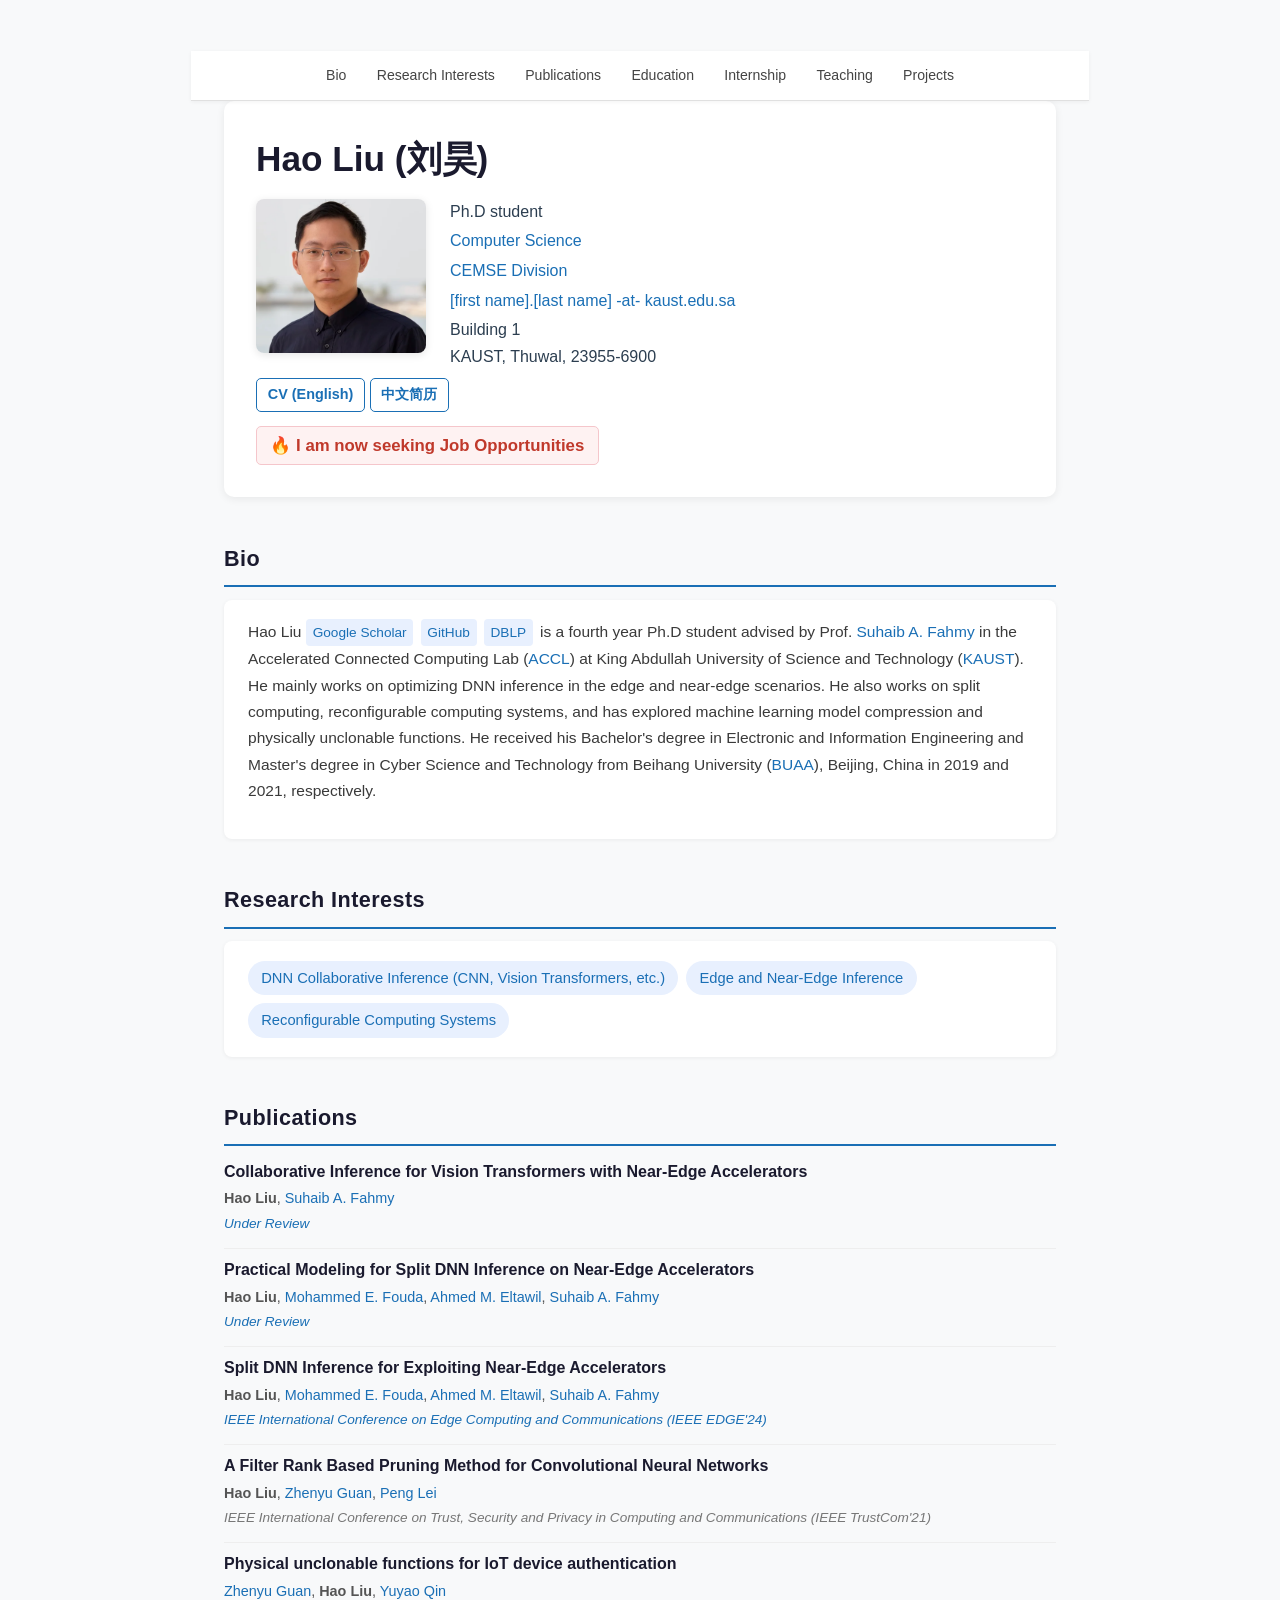
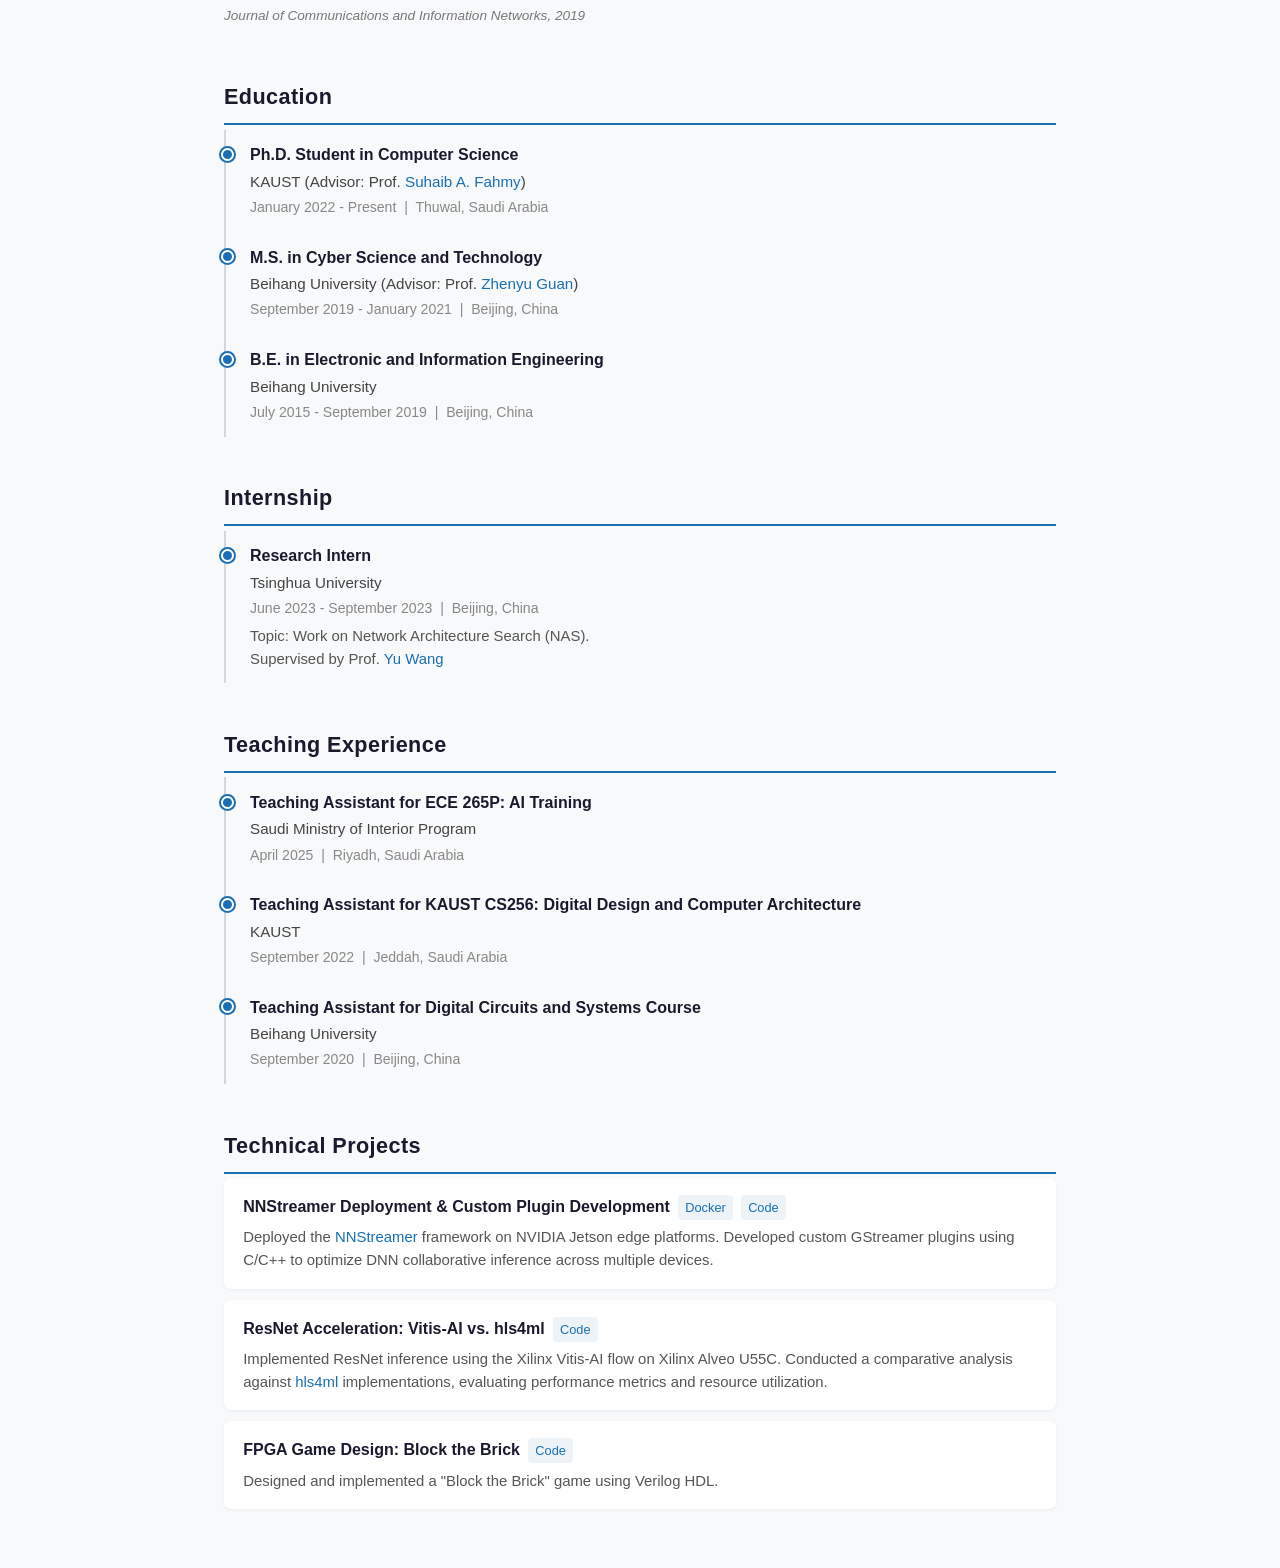
==== index.html @ 244e2831 "update" ====
<!DOCTYPE html>
<html>
  <head>
    <title id="my-name">Hao Liu</title>
    <link rel="stylesheet" type="text/css" media="screen" href="css/normalize.css">
    <link rel="stylesheet" type="text/css" media="screen" href="css/main.css">
    <link rel="stylesheet" type="text/css" media="screen" href="css/site.css">
    <script src="https://ajax.googleapis.com/ajax/libs/jquery/3.3.1/jquery.min.js"></script>
  </head>
  <body>
    <!-- ===== Section Nav ===== -->
    <nav class="section-nav">
      <a href="#bio">Bio</a>
      <a href="#research">Research Interests</a>
      <a href="#publications">Publications</a>
      <a href="#education">Education</a>
      <a href="#internship">Internship</a>
      <a href="#teaching">Teaching</a>
      <a href="#projects">Projects</a>
    </nav>

    <!-- ===== Profile Header ===== -->
    <div id="self">
      <h1>Hao Liu (刘昊)</h1>
      <a href="imag/haoliu.png"> <img src="imag/haoliu.png" title=""/> </a>
      <div id="info">
        <div>Ph.D student</div>
        <div><a href="https://cemse.kaust.edu.sa/cs">Computer Science</a></div>
        <div><a href="https://cemse.kaust.edu.sa/" title="Computer, Electrical, and Mathematical Sciences and Engineering">CEMSE Division</a></div>
        <div title="Click to get my KAUST email address." id="email"><a href="#"> [first name].[last name] -at- kaust.edu.sa </a></div>
        <div>Building 1 <br> KAUST, Thuwal, 23955-6900</div>
        <div class="cv-links">
          <a href="./pdfs/HaoLiu_CV.pdf" target="_blank">CV (English)</a>
          <a href="./pdfs/HaoLiu_CV_Chinese.pdf" target="_blank">中文简历</a>
        </div>
        <div class="job-seeking">
          🔥 I am now seeking Job Opportunities
        </div>
      </div>
    </div>

    <!-- ===== Bio ===== -->
    <h2 id="bio">Bio</h2>
    <div class="section-card">
      <p class="bio-text">
        <span class="profile-links">
          Hao Liu
          <a href="https://scholar.google.com/citations?user=zgohKKQAAAAJ&hl=zh-CN&oi=sra">Google Scholar</a>
          <a href="https://github.com/liuhao-97">GitHub</a>
          <a href="https://dblp.org/pid/09/3214-86.html">DBLP</a>
        </span>
        is a fourth year Ph.D student advised by Prof. <a href="https://scholar.google.com/citations?user=88wtbPwAAAAJ&hl=zh-CN&oi=ao">Suhaib A.
        Fahmy</a> in the Accelerated Connected Computing Lab (<a href="https://accl.kaust.edu.sa/">ACCL</a>) at King Abdullah University of Science and Technology (<a href="https://www.kaust.edu.sa/en/">KAUST</a>). He mainly works on optimizing DNN inference in the edge and near-edge scenarios. He also works on split computing, reconfigurable computing systems, and has explored machine learning model compression and physically unclonable functions. He received his Bachelor's degree in Electronic and Information Engineering and Master's degree in Cyber Science and Technology from Beihang University (<a href="https://ev.buaa.edu.cn/">BUAA</a>), Beijing, China in 2019 and 2021, respectively.
      </p>
    </div>

    <!-- ===== Research Interests ===== -->
    <h2 id="research">Research Interests</h2>
    <div class="section-card">
      <ul class="interest-list">
        <li>DNN Collaborative Inference (CNN, Vision Transformers, etc.)</li>
        <li>Edge and Near-Edge Inference</li>
        <li>Reconfigurable Computing Systems</li>
      </ul>
    </div>

    <!-- ===== Publications ===== -->
    <h2 id="publications">Publications</h2>

    <div class="pub-item">
      <div class="title">
        <a href="#">Collaborative Inference for Vision Transformers with Near-Edge Accelerators</a>
      </div>
      <div class="authors">
        <b>Hao Liu</b>,
        <a href="https://scholar.google.com/citations?user=88wtbPwAAAAJ&hl=en&oi=ao">Suhaib A. Fahmy</a>
      </div>
      <div class="venue">
        <em><a href="#">Under Review</a></em>
      </div>
    </div>

    <div class="pub-item">
      <div class="title">
        <a href="#">Practical Modeling for Split DNN Inference on Near-Edge Accelerators</a>
      </div>
      <div class="authors">
        <b>Hao Liu</b>,
        <a href="https://scholar.google.com/citations?user=1mr8HxoAAAAJ&hl=en&oi=ao">Mohammed E. Fouda</a>,
        <a href="https://scholar.google.com/citations?user=XzW-KWoAAAAJ&hl=en&oi=ao">Ahmed M. Eltawil</a>,
        <a href="https://scholar.google.com/citations?user=88wtbPwAAAAJ&hl=en&oi=ao">Suhaib A. Fahmy</a>
      </div>
      <div class="venue">
        <em><a href="#">Under Review</a></em>
      </div>
    </div>

    <div class="pub-item">
      <div class="title">
        <a href="./pdfs/EDGE_split.pdf">Split DNN Inference for Exploiting Near-Edge Accelerators</a>
      </div>
      <div class="authors">
        <b>Hao Liu</b>,
        <a href="https://scholar.google.com/citations?user=1mr8HxoAAAAJ&hl=en&oi=ao">Mohammed E. Fouda</a>,
        <a href="https://scholar.google.com/citations?user=XzW-KWoAAAAJ&hl=en&oi=ao">Ahmed M. Eltawil</a>,
        <a href="https://scholar.google.com/citations?user=88wtbPwAAAAJ&hl=en&oi=ao">Suhaib A. Fahmy</a>
      </div>
      <div class="venue">
        <em><a href="https://services.conferences.computer.org/2024/">IEEE International Conference on Edge Computing and Communications (IEEE EDGE'24)</a></em>
      </div>
    </div>

    <div class="pub-item">
      <div class="title">
        <a href="#">A Filter Rank Based Pruning Method for Convolutional Neural Networks</a>
      </div>
      <div class="authors">
        <b>Hao Liu</b>,
        <a href="https://scholar.google.com/citations?user=T-P6M5kAAAAJ&hl=en&oi=ao">Zhenyu Guan</a>,
        <a href="#">Peng Lei</a>
      </div>
      <div class="venue">
        <em>IEEE International Conference on Trust, Security and Privacy in Computing and Communications (IEEE TrustCom'21)</em>
      </div>
    </div>

    <div class="pub-item">
      <div class="title">
        <a href="#">Physical unclonable functions for IoT device authentication</a>
      </div>
      <div class="authors">
        <a href="https://scholar.google.com/citations?user=T-P6M5kAAAAJ&hl=en&oi=ao">Zhenyu Guan</a>,
        <b>Hao Liu</b>,
        <a href="#">Yuyao Qin</a>
      </div>
      <div class="venue">
        <em>Journal of Communications and Information Networks, 2019</em>
      </div>
    </div>

    <!-- ===== Education ===== -->
    <h2 id="education">Education</h2>

    <div class="timeline-item">
      <div class="item-title">Ph.D. Student in Computer Science</div>
      <div class="item-org">KAUST (Advisor: Prof. <a href="https://scholar.google.com/citations?user=88wtbPwAAAAJ&hl=en">Suhaib A. Fahmy</a>)</div>
      <div class="item-meta">January 2022 - Present &nbsp;|&nbsp; Thuwal, Saudi Arabia</div>
    </div>

    <div class="timeline-item">
      <div class="item-title">M.S. in Cyber Science and Technology</div>
      <div class="item-org">Beihang University (Advisor: Prof. <a href="https://scholar.google.com/citations?user=T-P6M5kAAAAJ&hl=en">Zhenyu Guan</a>)</div>
      <div class="item-meta">September 2019 - January 2021 &nbsp;|&nbsp; Beijing, China</div>
    </div>

    <div class="timeline-item">
      <div class="item-title">B.E. in Electronic and Information Engineering</div>
      <div class="item-org">Beihang University</div>
      <div class="item-meta">July 2015 - September 2019 &nbsp;|&nbsp; Beijing, China</div>
    </div>

    <!-- ===== Internship ===== -->
    <h2 id="internship">Internship</h2>

    <div class="timeline-item">
      <div class="item-title">Research Intern</div>
      <div class="item-org">Tsinghua University</div>
      <div class="item-meta">June 2023 - September 2023 &nbsp;|&nbsp; Beijing, China</div>
      <div class="item-desc">
        Topic: Work on Network Architecture Search (NAS).<br>
        Supervised by Prof. <a href="https://scholar.google.com/citations?user=j8JGVvoAAAAJ&hl=zh-CN&oi=ao">Yu Wang</a>
      </div>
    </div>

    <!-- ===== Teaching Experience ===== -->
    <h2 id="teaching">Teaching Experience</h2>

    <div class="timeline-item">
      <div class="item-title">Teaching Assistant for ECE 265P: AI Training</div>
      <div class="item-org">Saudi Ministry of Interior Program</div>
      <div class="item-meta">April 2025 &nbsp;|&nbsp; Riyadh, Saudi Arabia</div>
    </div>

    <div class="timeline-item">
      <div class="item-title">Teaching Assistant for KAUST CS256: Digital Design and Computer Architecture</div>
      <div class="item-org">KAUST</div>
      <div class="item-meta">September 2022 &nbsp;|&nbsp; Jeddah, Saudi Arabia</div>
    </div>

    <div class="timeline-item">
      <div class="item-title">Teaching Assistant for Digital Circuits and Systems Course</div>
      <div class="item-org">Beihang University</div>
      <div class="item-meta">September 2020 &nbsp;|&nbsp; Beijing, China</div>
    </div>

    <!-- ===== Technical Projects ===== -->
    <h2 id="projects">Technical Projects</h2>

    <div class="project-item">
      <div class="proj-title">
        NNStreamer Deployment & Custom Plugin Development
        <span class="proj-links">
          <a href="https://github.com/liuhao-97/nnstreamer_dockerfile">Docker</a>
          <a href="https://github.com/liuhao-97/nnstreamer-custom-plugin">Code</a>
        </span>
      </div>
      <div class="proj-desc">
        Deployed the <a href="https://github.com/nnstreamer/nnstreamer">NNStreamer</a> framework on NVIDIA Jetson edge platforms. Developed custom GStreamer plugins using C/C++ to
        optimize DNN collaborative inference across multiple devices.
      </div>
    </div>

    <div class="project-item">
      <div class="proj-title">
        ResNet Acceleration: Vitis-AI vs. hls4ml
        <span class="proj-links">
          <a href="https://github.com/liuhao-97/CS356-Vitis-AI-Project">Code</a>
        </span>
      </div>
      <div class="proj-desc">
        Implemented ResNet inference using the Xilinx Vitis-AI flow on Xilinx Alveo U55C. Conducted a comparative analysis against <a href="https://github.com/fastmachinelearning/hls4ml">hls4ml</a>
        implementations, evaluating performance metrics and resource utilization.
      </div>
    </div>

    <div class="project-item">
      <div class="proj-title">
        FPGA Game Design: Block the Brick
        <span class="proj-links">
          <a href="https://github.com/liuhao-97/FPGA_block_the_brick/tree/master">Code</a>
        </span>
      </div>
      <div class="proj-desc">
        Designed and implemented a "Block the Brick" game using Verilog HDL.
      </div>
    </div>

    <script>
      function render_email_addr(id, midfix) {
	var raw = $(id).text();
	if (raw.includes(' -at- ')) {
          var prefix = $.trim($('#my-name').text().toLowerCase().replace(' ', '.'));
          var suffix = $.trim(raw.split(' -at- ')[1]);
          var txt = $.trim((prefix + midfix + String.fromCharCode(64) + suffix));
	  $(id + ' > a').text(txt);
	} else {
	  $(id + ' > a').attr("href", 'mailto:' + raw);
	}
      }
      $('#email').click(function() {
	render_email_addr('#email', '')
      });
      $('#personal-email').click(function() {
	render_email_addr('#personal-email', '465')
      });
      $('#hirephd').click(function() {
	render_email_addr('#hirephd', '.hirephd')
      });
    </script>
  </body>
</html>
---- css/main.css ----
/*@title-color: rgba(225, 55, 56, 0.9);*/
html {
    /*    background: @page-background;*/
  }
  body {
    font: "Helvetica Neue", Helvetica, Arial, "Sans-Serif";
    width: 80%;
    min-width: 35em;
    max-width: 60em;
    margin: 1em auto;
    font-weight: 200;
  }
  a {
    text-decoration: none;
  }
  a:hover {
    text-decoration: underline;
  }
  div#top-bar {
    position: absolute;
    top: 0;
    left: 0;
    width: 100%;
    background-color: #aa1e28;
    color: #FFF;
  }
  div#top-bar div {
    font-size: 90%;
    position: relative;
    width: 80%;
    min-width: 35em;
    max-width: 45em;
    margin: 0.1em auto;
    text-align: center;
  }
  div[role=main] {
    padding: 1em;
    margin: 0 auto;
  }
  div[role=main] img {
    position: relative;
    /*        width: 100%;*/
  }
  #self {
    overflow: hidden;
    margin-bottom: 2em;
  }
  #self h1 {
    font-size: 2.5em;
    margin-bottom: 0.4em;
  }
  #self img {
    width: 9.4em;
    float: left;
    margin-right: 1.2em;
  }
  div.publication {
    margin-bottom: 1em;
    font-size: 85%;
    overflow: hidden;
  }
  div.publication .title {
    font-weight: bold;
    font-size: 115%;
  }
  div.publication .title a {
    /*            text-decoration: none;*/
    color: #00B;
  }
  div.publication .subtitle {
    font-size: 115%;
    font-weight: semibold;
  }
  div.publication .self {
    font-weight: normal;
    font-style: italic;
  }
  div.publication .thumb {
    float: left;
    width: 120px;
    min-height: 85px;
    height: 100%;
    margin-right: 1em;
  }
  div.publication .thumb img {
    max-width: 120px;
  }
  footer {
    text-align: center;
    font-size: 0.75em;
  }
  h1 {
    font-size: 3em;
    margin: 0.5em 0 0 0;
    padding: 0;
  }
  h2,
  h3 {
    padding: 0;
    margin-bottom: 0.3em;
  }
  p,
  dl,
  ol,
  ul {
    margin-top: 0;
  }
  .navbar {
    display: block;
    list-style: none;
    padding: 0;
    margin: 0.5em 0 0.67em 0;
    text-align: center;
  }
  .navbar li {
    display: inline-block;
    margin: 0 0.5em;
  }
  .navbar li a {
    font-size: 1.5em;
    text-decoration: none;
    color: #737373;
  }
---- css/site.css ----
/* ===== Base & Typography ===== */
html {
  scroll-behavior: smooth;
}

body {
  font-family: "Helvetica Neue", Helvetica, Arial, sans-serif;
  width: 88%;
  min-width: 35em;
  max-width: 52em;
  margin: 0 auto;
  padding: 2em 0 3em;
  font-weight: 400;
  color: #2c3e50;
  line-height: 1.65;
  background: #f8f9fa;
}

a {
  color: #1a6fb5;
  text-decoration: none;
  transition: color 0.2s ease;
}

a:hover {
  color: #0d4a7a;
  text-decoration: underline;
}

/* ===== Section Headings ===== */
h1 {
  font-size: 2.4em;
  margin: 0;
  padding: 0;
  color: #1a1a2e;
  font-weight: 700;
}

h2 {
  font-size: 1.35em;
  font-weight: 600;
  color: #1a1a2e;
  padding: 0;
  margin: 2em 0 0.2em;
  padding-bottom: 0.4em;
  border-bottom: 2.5px solid #1a6fb5;
  letter-spacing: 0.02em;
  scroll-margin-top: 3.5em;
}

h3 {
  padding: 0;
  margin-bottom: 0.3em;
}

p, dl, ol, ul {
  margin-top: 0;
}

/* ===== Section Cards ===== */
.section-card {
  background: #fff;
  border-radius: 8px;
  padding: 1.2em 1.5em;
  margin-top: 0.8em;
  box-shadow: 0 1px 4px rgba(0, 0, 0, 0.06);
}

/* ===== Profile Header ===== */
#self {
  overflow: hidden;
  margin-bottom: 0;
  background: #fff;
  border-radius: 10px;
  padding: 1.8em 2em;
  box-shadow: 0 2px 8px rgba(0, 0, 0, 0.07);
}

#self h1 {
  font-size: 2.2em;
  margin-bottom: 0.3em;
}

#self img {
  width: 170px;
  float: left;
  margin-right: 1.5em;
  border-radius: 8px;
  box-shadow: 0 2px 8px rgba(0, 0, 0, 0.1);
}

#info > div {
  margin-bottom: 0.2em;
}

.job-seeking {
  display: inline-block;
  color: #c0392b;
  font-weight: 700;
  margin-top: 10px;
  font-size: 1.05em;
  padding: 0.3em 0.8em;
  background: #fef2f2;
  border: 1px solid #f5c6cb;
  border-radius: 5px;
}

.cv-links {
  margin-top: 8px;
}

.cv-links a {
  display: inline-block;
  padding: 0.3em 0.75em;
  border: 1.5px solid #1a6fb5;
  border-radius: 5px;
  font-weight: 600;
  font-size: 0.9em;
  transition: background 0.2s ease, color 0.2s ease;
}

.cv-links a:hover {
  background: #1a6fb5;
  color: #fff;
  text-decoration: none;
}

/* ===== Bio ===== */
.bio-text {
  font-size: 0.97em;
  line-height: 1.7;
  color: #3a3a3a;
}

.profile-links a {
  display: inline-block;
  padding: 0.15em 0.5em;
  background: #e8f0fe;
  border-radius: 4px;
  font-size: 0.88em;
  font-weight: 500;
  margin-right: 0.2em;
  transition: background 0.2s ease;
}

.profile-links a:hover {
  background: #cfe0fc;
  text-decoration: none;
}

/* ===== Research Interests ===== */
.interest-list {
  list-style: none;
  padding: 0;
  margin: 0;
  display: flex;
  flex-wrap: wrap;
  gap: 0.5em;
}

.interest-list li {
  background: #e8f0fe;
  color: #1a6fb5;
  padding: 0.35em 0.9em;
  border-radius: 20px;
  font-size: 0.92em;
  font-weight: 500;
}

/* ===== Publications ===== */
.pub-item {
  padding: 0.5em 0;
  margin-bottom: 0.3em;
}

.pub-item + .pub-item {
  border-top: 1px solid #eee;
}

.pub-item .title {
  font-weight: 600;
  font-size: 1em;
  margin-bottom: 0.15em;
}

.pub-item .title a {
  color: #1a1a2e;
}

.pub-item .title a:hover {
  color: #1a6fb5;
}

.pub-item .authors {
  font-size: 0.9em;
  color: #555;
  margin-bottom: 0.1em;
}

.pub-item .venue {
  font-size: 0.85em;
  color: #777;
}

.pub-item .venue em {
  font-style: italic;
}

/* ===== Timeline entries (Education, Internship, Teaching) ===== */
.timeline-item {
  position: relative;
  padding: 0.8em 0 0.8em 1.5em;
  border-left: 2px solid #d0d7de;
}

.timeline-item::before {
  content: "";
  position: absolute;
  left: -5.5px;
  top: 1.15em;
  width: 9px;
  height: 9px;
  background: #1a6fb5;
  border-radius: 50%;
  border: 2px solid #fff;
  box-shadow: 0 0 0 2px #1a6fb5;
}

.timeline-item .item-title {
  font-weight: 600;
  font-size: 1em;
  color: #1a1a2e;
}

.timeline-item .item-org {
  font-size: 0.95em;
  color: #444;
}

.timeline-item .item-meta {
  font-size: 0.88em;
  color: #888;
  margin-top: 0.15em;
}

.timeline-item .item-desc {
  font-size: 0.93em;
  color: #555;
  margin-top: 0.3em;
  line-height: 1.55;
}

/* ===== Projects ===== */
.project-item {
  background: #fff;
  border-radius: 7px;
  padding: 1em 1.2em;
  margin-bottom: 0.7em;
  box-shadow: 0 1px 3px rgba(0, 0, 0, 0.06);
  transition: box-shadow 0.2s ease;
}

.project-item:hover {
  box-shadow: 0 3px 10px rgba(0, 0, 0, 0.1);
}

.project-item .proj-title {
  font-weight: 600;
  font-size: 1em;
  color: #1a1a2e;
}

.project-item .proj-links a {
  display: inline-block;
  font-size: 0.8em;
  padding: 0.15em 0.55em;
  background: #eef3f8;
  border-radius: 4px;
  margin-left: 0.3em;
  font-weight: 500;
  transition: background 0.2s;
}

.project-item .proj-links a:hover {
  background: #d4e2f0;
  text-decoration: none;
}

.project-item .proj-desc {
  font-size: 0.93em;
  color: #555;
  margin-top: 0.4em;
  line-height: 1.55;
}

/* ===== Footer ===== */
footer {
  text-align: center;
  font-size: 0.8em;
  color: #999;
  margin-top: 3em;
  padding-top: 1.5em;
  border-top: 1px solid #e0e0e0;
}

/* ===== Section Nav ===== */
.section-nav {
  position: sticky;
  top: 0;
  z-index: 100;
  background: #fff;
  border-bottom: 1px solid #e0e0e0;
  padding: 0.55em 0;
  margin: 1.2em -4% 0;
  width: 108%;
  display: flex;
  justify-content: center;
  flex-wrap: wrap;
  gap: 0.4em;
  box-shadow: 0 1px 4px rgba(0, 0, 0, 0.05);
}

.section-nav a {
  display: inline-block;
  padding: 0.3em 0.85em;
  font-size: 0.88em;
  font-weight: 500;
  color: #444;
  border-radius: 4px;
  transition: background 0.2s ease, color 0.2s ease;
}

.section-nav a:hover {
  background: #e8f0fe;
  color: #1a6fb5;
  text-decoration: none;
}

/* ===== Responsive ===== */
@media (max-width: 640px) {
  body {
    width: 92%;
    min-width: auto;
    padding: 1em 0 2em;
  }
  #self {
    padding: 1.2em;
  }
  #self img {
    float: none;
    display: block;
    margin: 0 auto 1em;
  }
  .interest-list {
    justify-content: center;
  }
  .section-nav {
    margin: 1em 0 0;
    width: 100%;
    gap: 0.2em;
  }
  .section-nav a {
    font-size: 0.8em;
    padding: 0.25em 0.55em;
  }
}
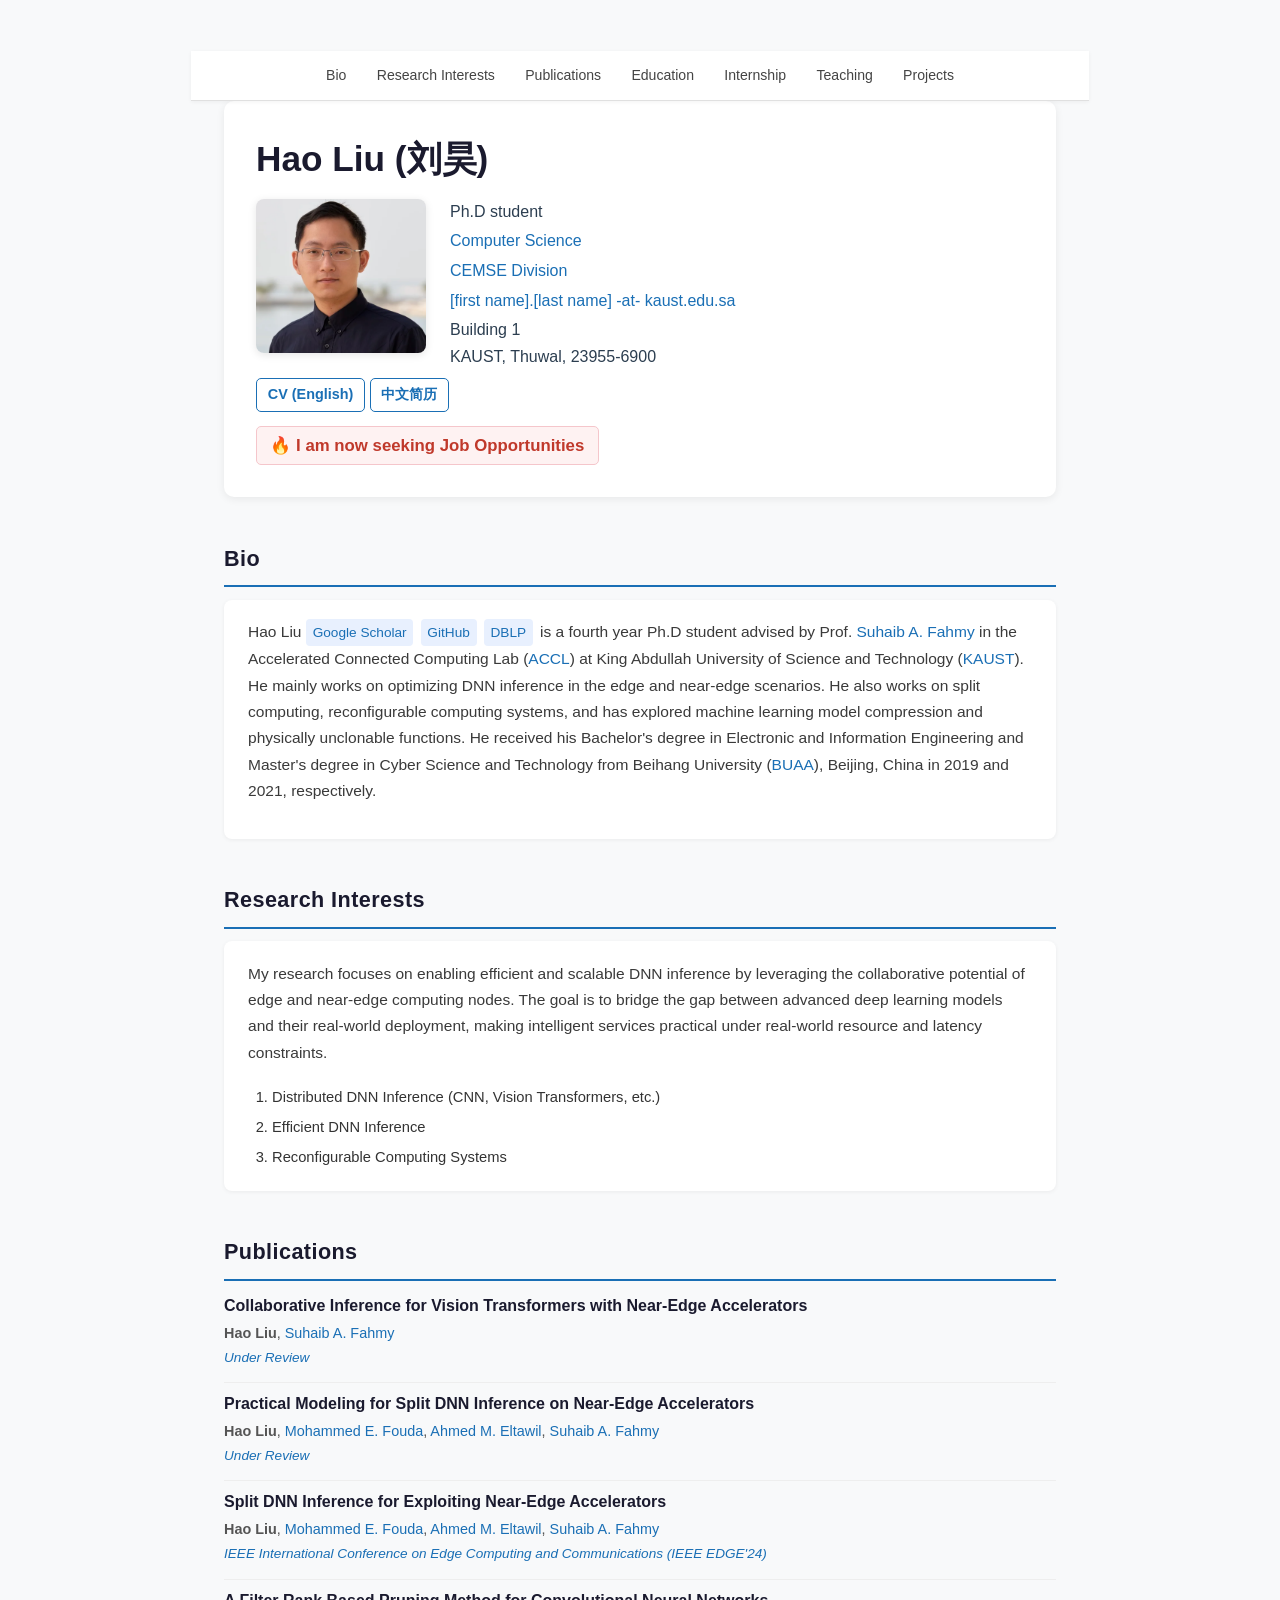
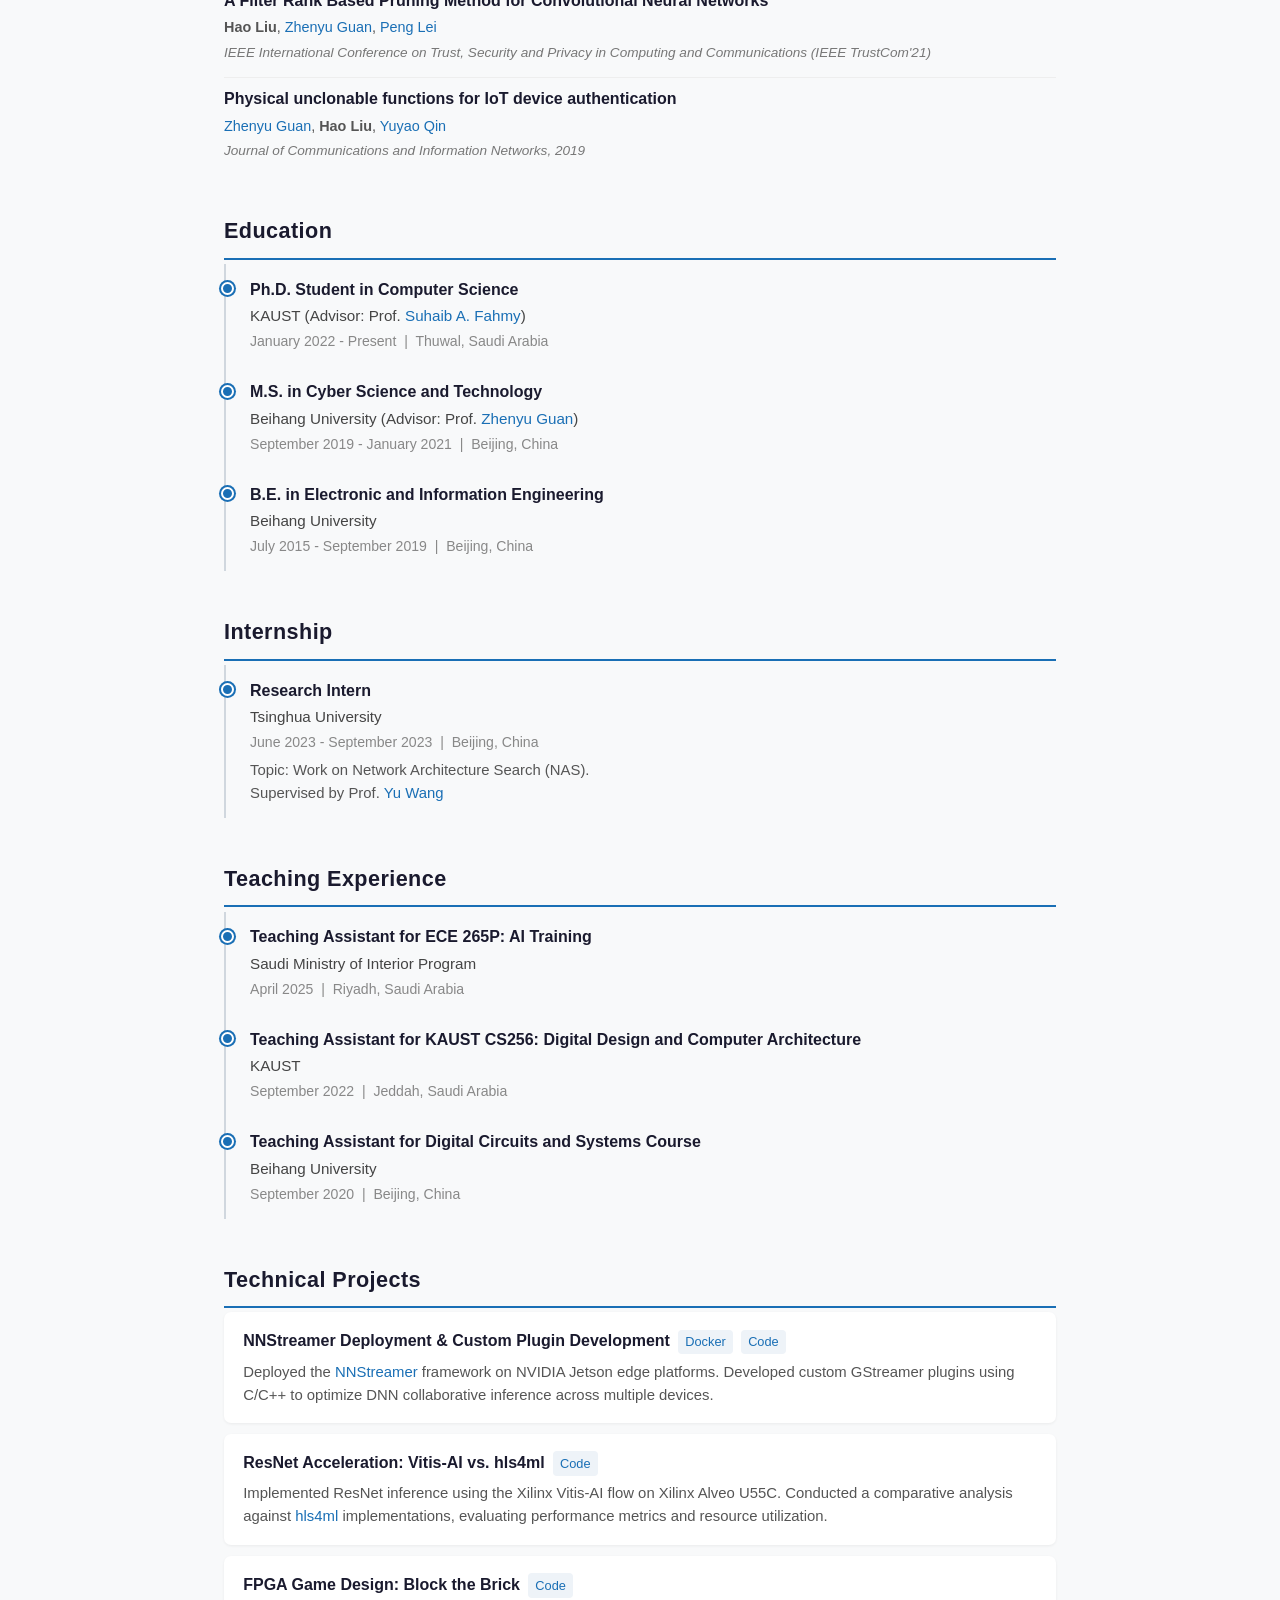
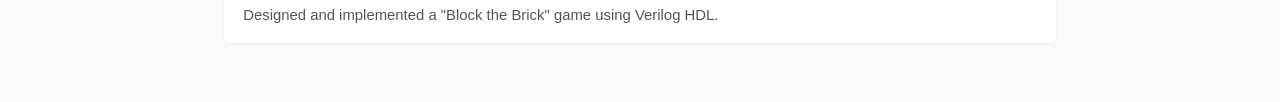
==== commit d1c21085: "update" ====
--- a/index.html
+++ b/index.html
@@ -57,11 +57,14 @@
     <!-- ===== Research Interests ===== -->
     <h2 id="research">Research Interests</h2>
     <div class="section-card">
-      <ul class="interest-list">
-        <li>DNN Collaborative Inference (CNN, Vision Transformers, etc.)</li>
-        <li>Edge and Near-Edge Inference</li>
+      <p class="bio-text">
+        My research focuses on enabling efficient and scalable DNN inference by leveraging the collaborative potential of edge and near-edge computing nodes. The goal is to bridge the gap between advanced deep learning models and their real-world deployment, making intelligent services practical under real-world resource and latency constraints.
+      </p>
+      <ol class="interest-list">
+        <li>Distributed DNN Inference (CNN, Vision Transformers, etc.)</li>
+        <li>Efficient DNN Inference</li>
         <li>Reconfigurable Computing Systems</li>
-      </ul>
+      </ol>
     </div>
 
     <!-- ===== Publications ===== -->
--- a/css/site.css
+++ b/css/site.css
@@ -150,19 +150,14 @@
 
 /* ===== Research Interests ===== */
 .interest-list {
-  list-style: none;
-  padding: 0;
+  list-style: decimal;
+  padding: 0 0 0 1.5em;
   margin: 0;
-  display: flex;
-  flex-wrap: wrap;
-  gap: 0.5em;
 }
 
 .interest-list li {
-  background: #e8f0fe;
-  color: #1a6fb5;
-  padding: 0.35em 0.9em;
-  border-radius: 20px;
+  color: #333;
+  padding: 0.2em 0;
   font-size: 0.92em;
   font-weight: 500;
 }
@@ -352,7 +347,6 @@
     margin: 0 auto 1em;
   }
   .interest-list {
-    justify-content: center;
   }
   .section-nav {
     margin: 1em 0 0;
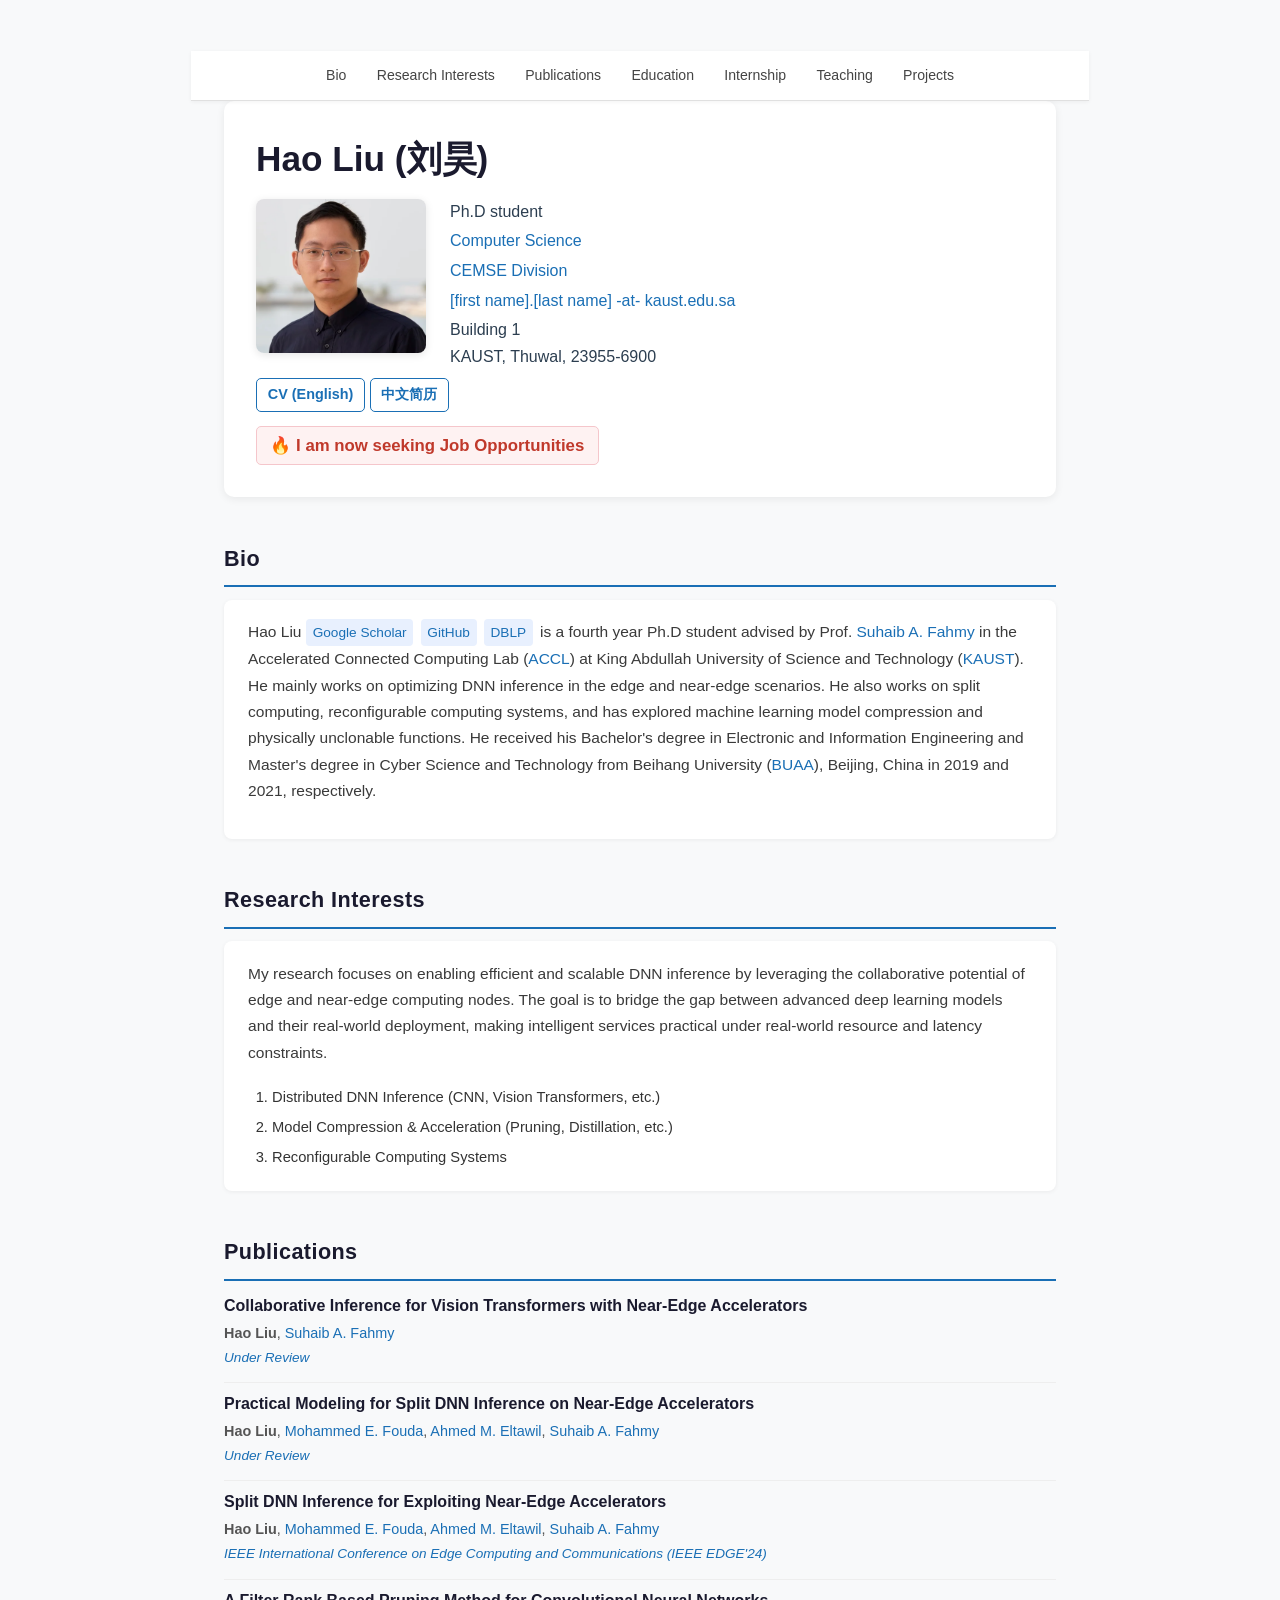
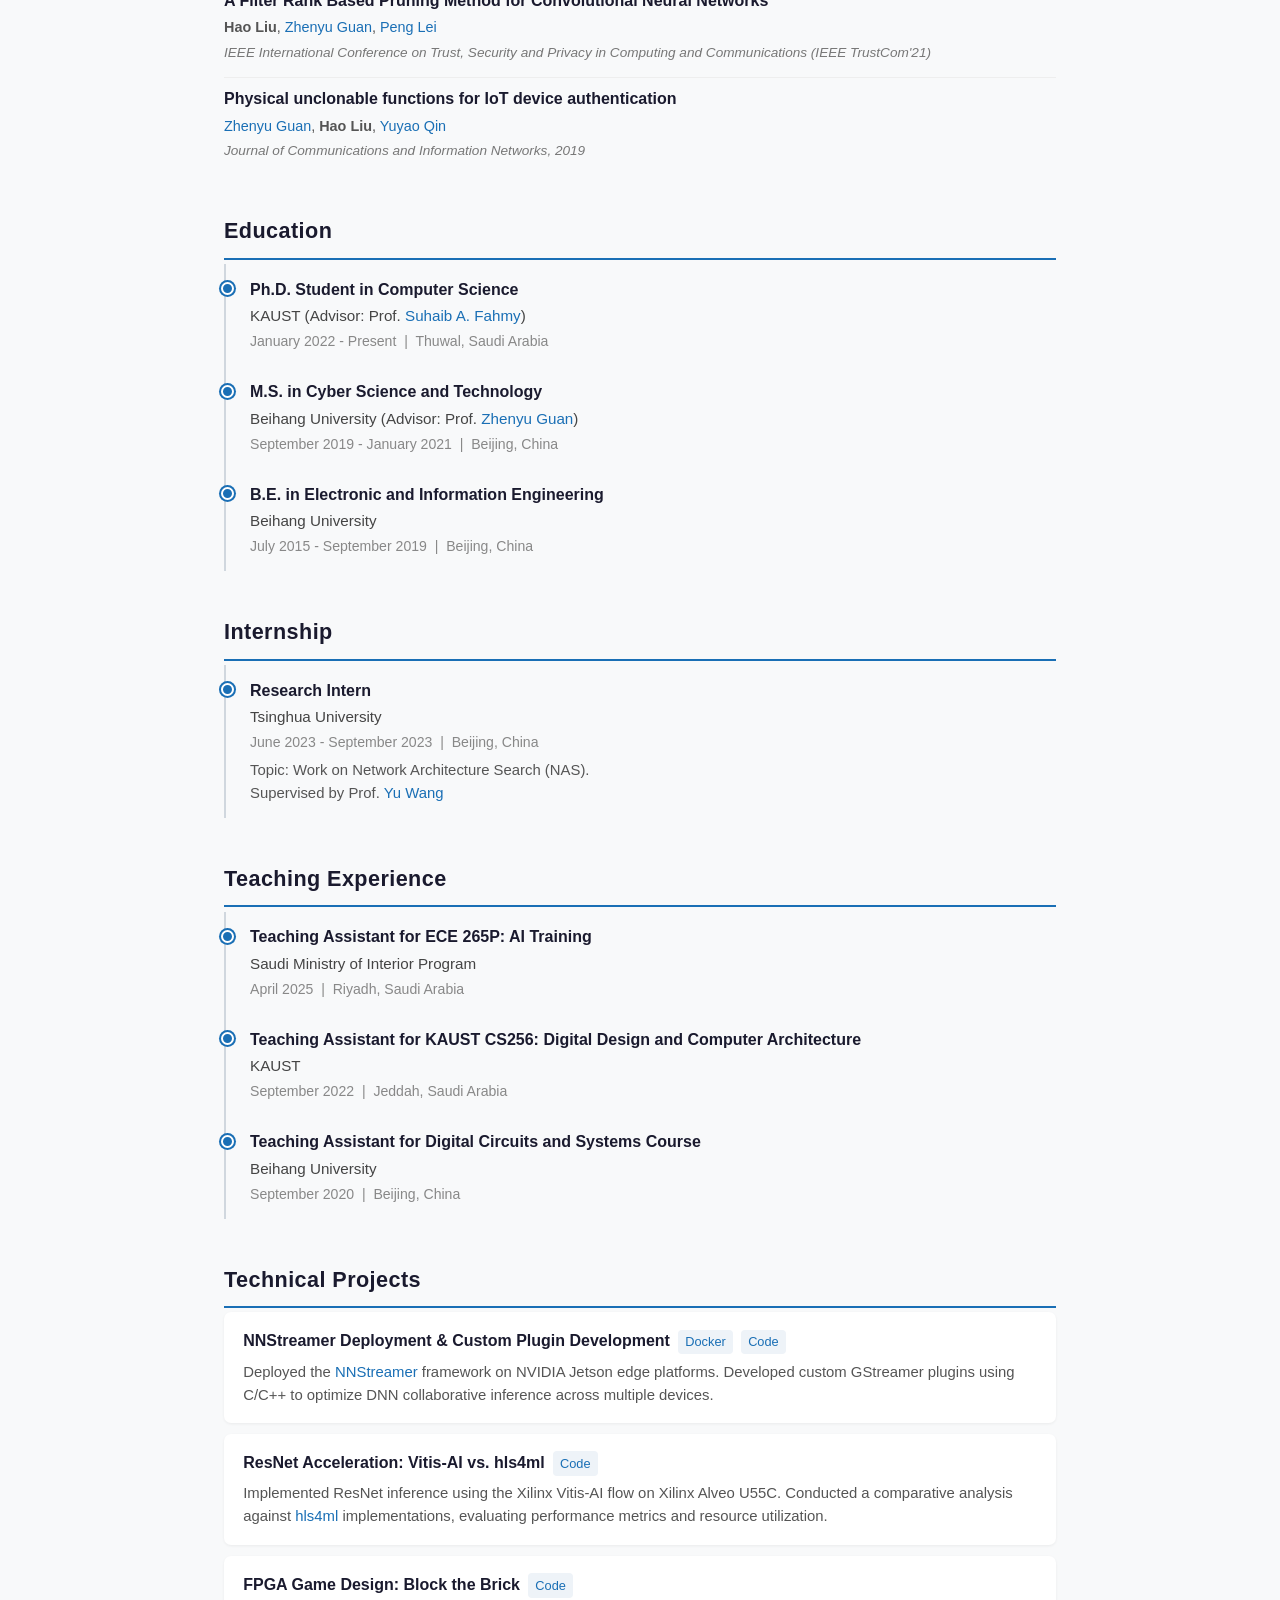
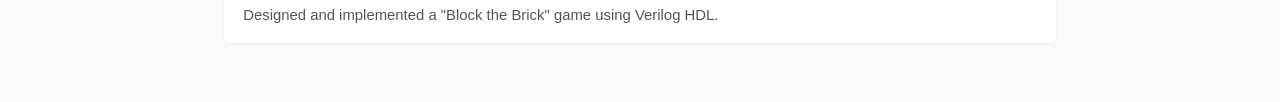
==== commit 4a178b04: "update" ====
--- a/index.html
+++ b/index.html
@@ -62,7 +62,7 @@
       </p>
       <ol class="interest-list">
         <li>Distributed DNN Inference (CNN, Vision Transformers, etc.)</li>
-        <li>Efficient DNN Inference</li>
+        <li>Model Compression & Acceleration (Pruning, Distillation, etc.)</li>
         <li>Reconfigurable Computing Systems</li>
       </ol>
     </div>
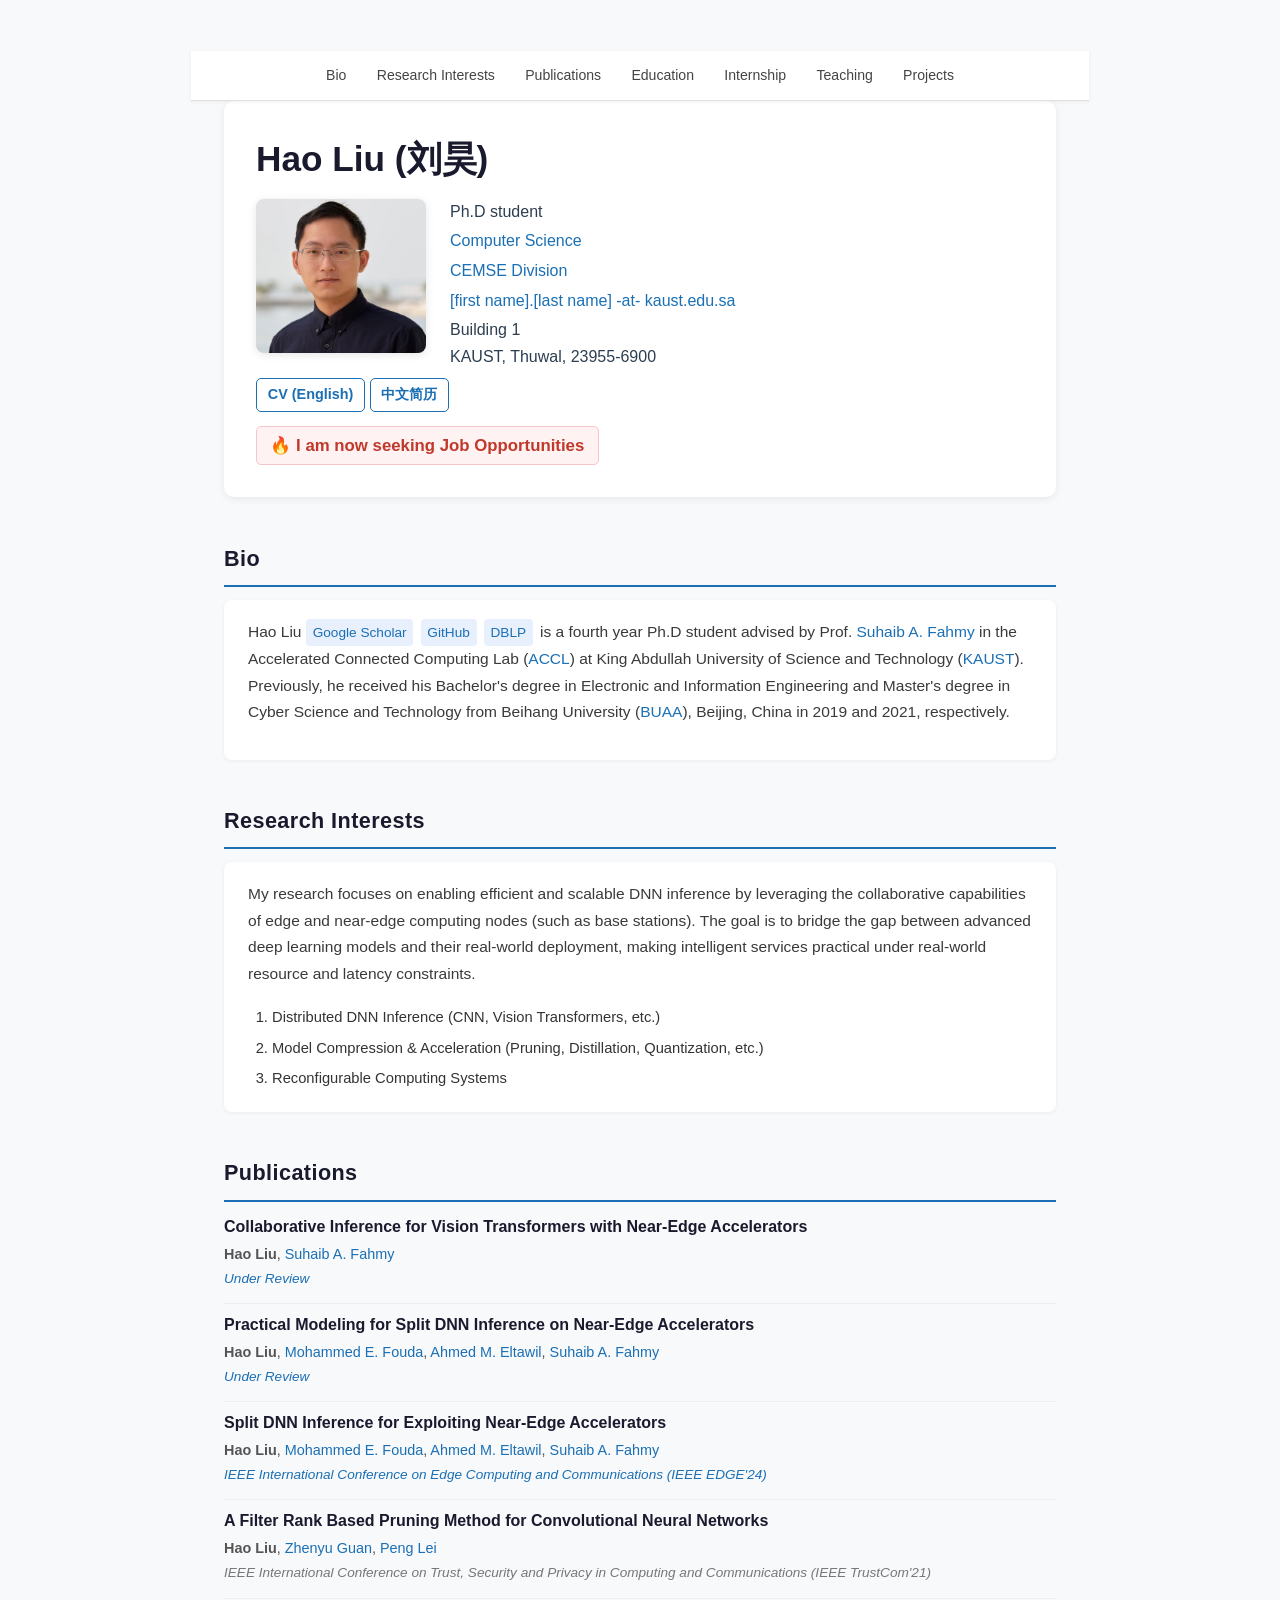
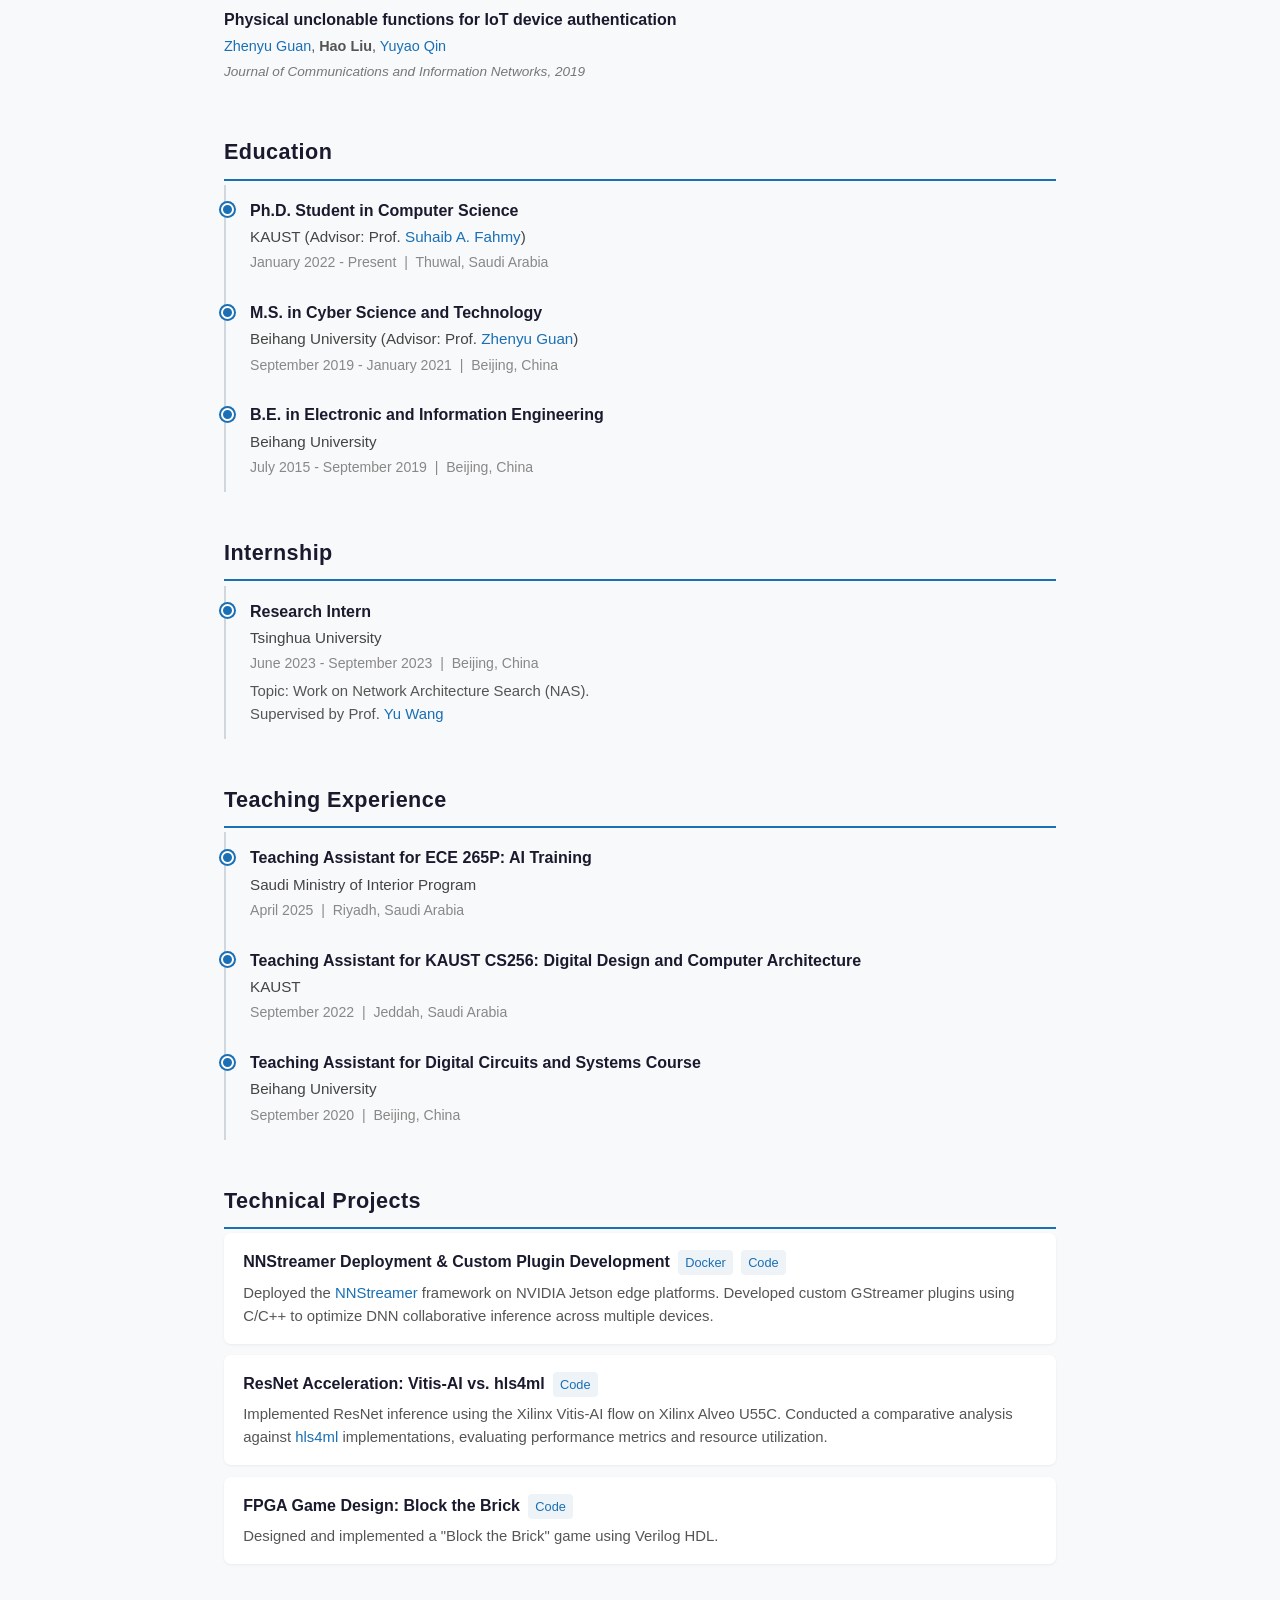
==== commit cf4df470: "update" ====
--- a/index.html
+++ b/index.html
@@ -50,7 +50,7 @@
           <a href="https://dblp.org/pid/09/3214-86.html">DBLP</a>
         </span>
         is a fourth year Ph.D student advised by Prof. <a href="https://scholar.google.com/citations?user=88wtbPwAAAAJ&hl=zh-CN&oi=ao">Suhaib A.
-        Fahmy</a> in the Accelerated Connected Computing Lab (<a href="https://accl.kaust.edu.sa/">ACCL</a>) at King Abdullah University of Science and Technology (<a href="https://www.kaust.edu.sa/en/">KAUST</a>). He mainly works on optimizing DNN inference in the edge and near-edge scenarios. He also works on split computing, reconfigurable computing systems, and has explored machine learning model compression and physically unclonable functions. He received his Bachelor's degree in Electronic and Information Engineering and Master's degree in Cyber Science and Technology from Beihang University (<a href="https://ev.buaa.edu.cn/">BUAA</a>), Beijing, China in 2019 and 2021, respectively.
+        Fahmy</a> in the Accelerated Connected Computing Lab (<a href="https://accl.kaust.edu.sa/">ACCL</a>) at King Abdullah University of Science and Technology (<a href="https://www.kaust.edu.sa/en/">KAUST</a>). Previously, he received his Bachelor's degree in Electronic and Information Engineering and Master's degree in Cyber Science and Technology from Beihang University (<a href="https://ev.buaa.edu.cn/">BUAA</a>), Beijing, China in 2019 and 2021, respectively.
       </p>
     </div>
 
@@ -58,11 +58,11 @@
     <h2 id="research">Research Interests</h2>
     <div class="section-card">
       <p class="bio-text">
-        My research focuses on enabling efficient and scalable DNN inference by leveraging the collaborative potential of edge and near-edge computing nodes. The goal is to bridge the gap between advanced deep learning models and their real-world deployment, making intelligent services practical under real-world resource and latency constraints.
+        My research focuses on enabling efficient and scalable DNN inference by leveraging the collaborative capabilities of edge and near-edge computing nodes (such as base stations). The goal is to bridge the gap between advanced deep learning models and their real-world deployment, making intelligent services practical under real-world resource and latency constraints.
       </p>
       <ol class="interest-list">
         <li>Distributed DNN Inference (CNN, Vision Transformers, etc.)</li>
-        <li>Model Compression & Acceleration (Pruning, Distillation, etc.)</li>
+        <li>Model Compression & Acceleration (Pruning, Distillation, Quantization, etc.)</li>
         <li>Reconfigurable Computing Systems</li>
       </ol>
     </div>
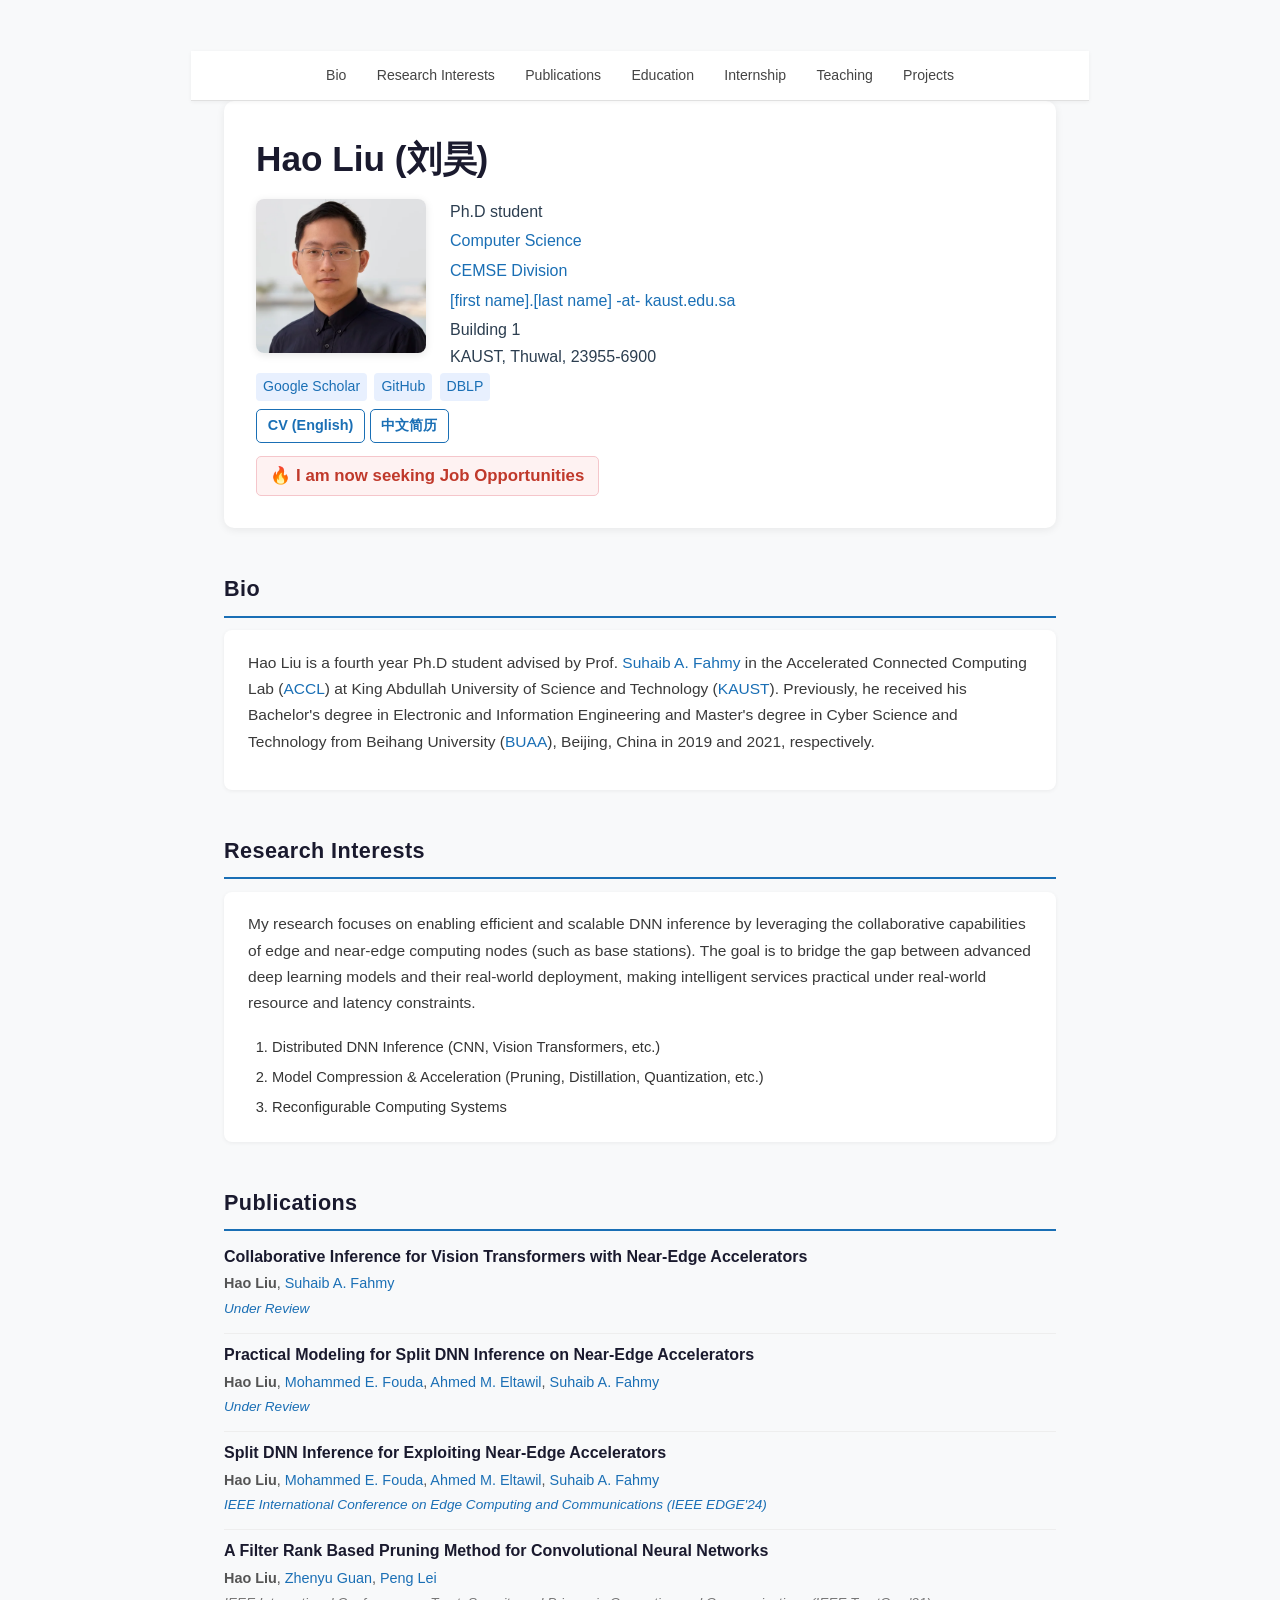
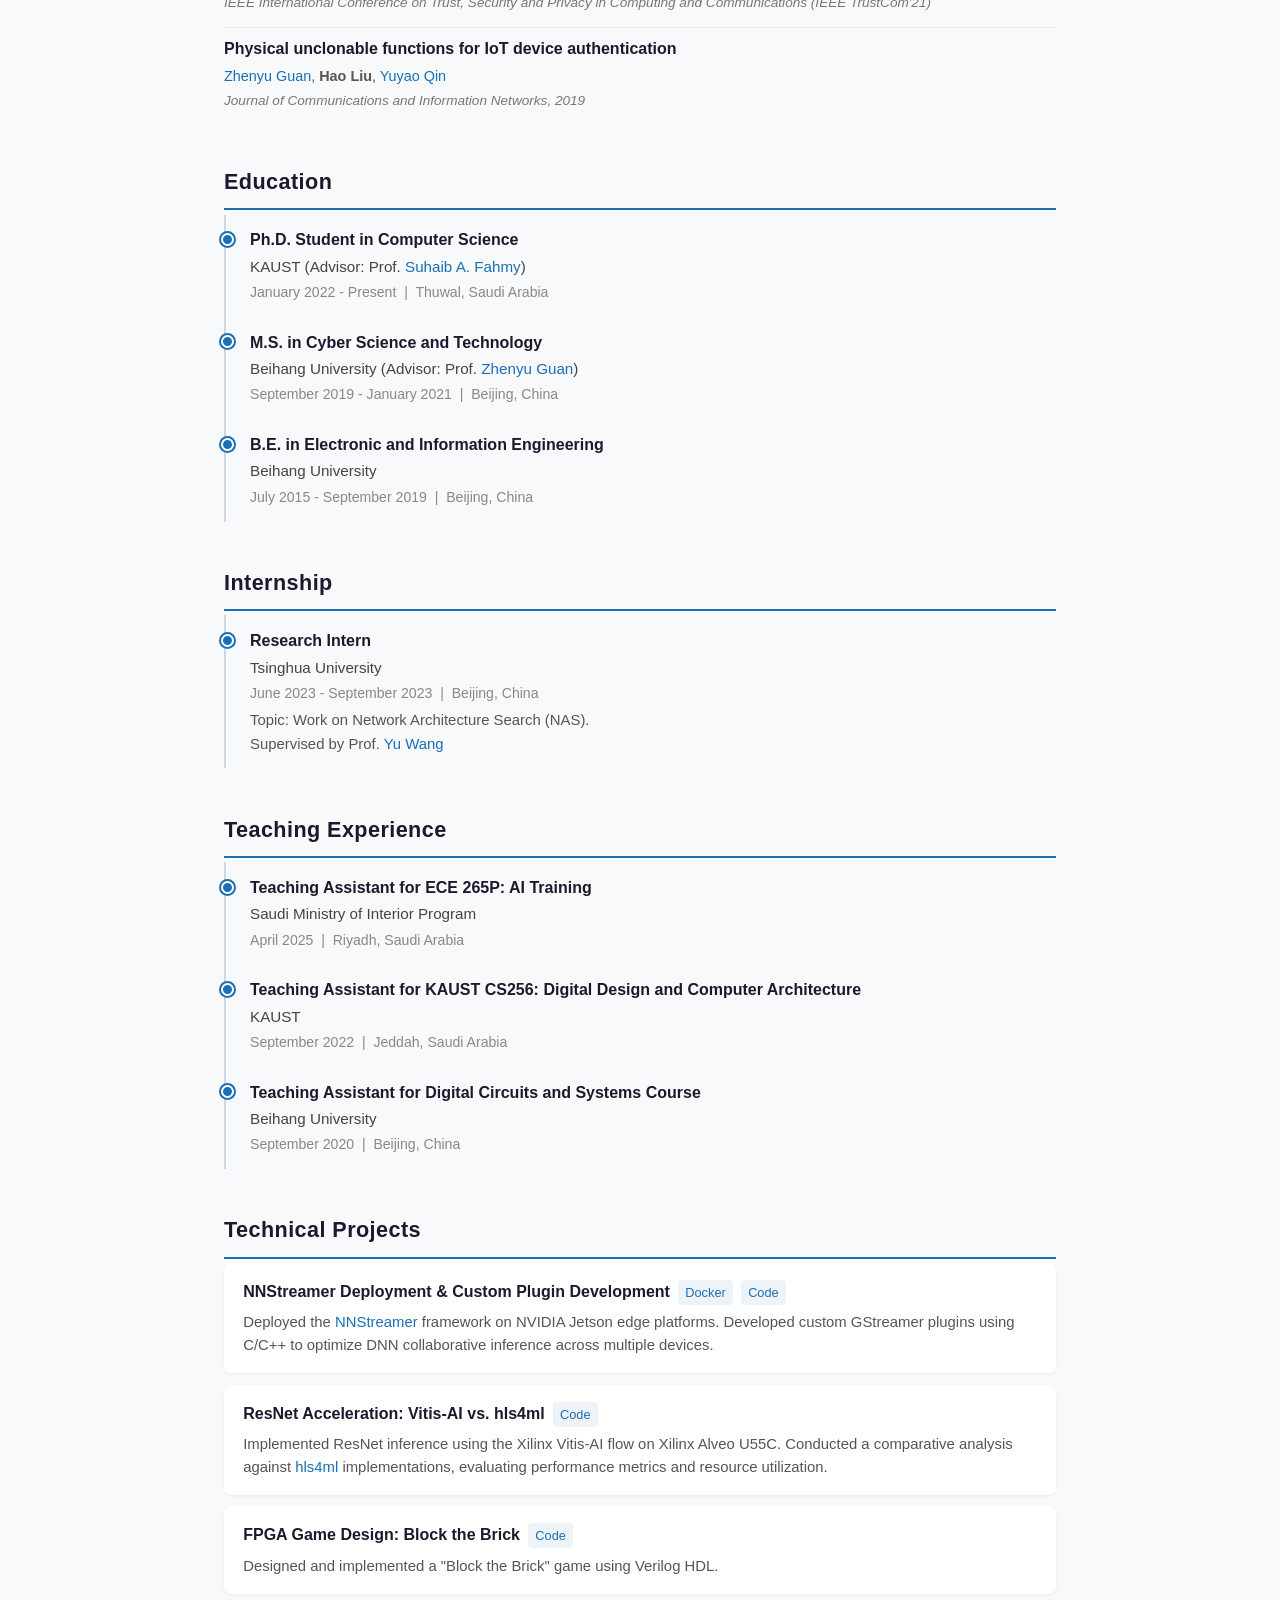
==== commit 547a1faf: "update" ====
--- a/index.html
+++ b/index.html
@@ -29,6 +29,11 @@
         <div><a href="https://cemse.kaust.edu.sa/" title="Computer, Electrical, and Mathematical Sciences and Engineering">CEMSE Division</a></div>
         <div title="Click to get my KAUST email address." id="email"><a href="#"> [first name].[last name] -at- kaust.edu.sa </a></div>
         <div>Building 1 <br> KAUST, Thuwal, 23955-6900</div>
+        <div class="profile-links">
+          <a href="https://scholar.google.com/citations?user=zgohKKQAAAAJ&hl=zh-CN&oi=sra">Google Scholar</a>
+          <a href="https://github.com/liuhao-97">GitHub</a>
+          <a href="https://dblp.org/pid/09/3214-86.html">DBLP</a>
+        </div>
         <div class="cv-links">
           <a href="./pdfs/HaoLiu_CV.pdf" target="_blank">CV (English)</a>
           <a href="./pdfs/HaoLiu_CV_Chinese.pdf" target="_blank">中文简历</a>
@@ -43,13 +48,7 @@
     <h2 id="bio">Bio</h2>
     <div class="section-card">
       <p class="bio-text">
-        <span class="profile-links">
-          Hao Liu
-          <a href="https://scholar.google.com/citations?user=zgohKKQAAAAJ&hl=zh-CN&oi=sra">Google Scholar</a>
-          <a href="https://github.com/liuhao-97">GitHub</a>
-          <a href="https://dblp.org/pid/09/3214-86.html">DBLP</a>
-        </span>
-        is a fourth year Ph.D student advised by Prof. <a href="https://scholar.google.com/citations?user=88wtbPwAAAAJ&hl=zh-CN&oi=ao">Suhaib A.
+        Hao Liu is a fourth year Ph.D student advised by Prof. <a href="https://scholar.google.com/citations?user=88wtbPwAAAAJ&hl=zh-CN&oi=ao">Suhaib A.
         Fahmy</a> in the Accelerated Connected Computing Lab (<a href="https://accl.kaust.edu.sa/">ACCL</a>) at King Abdullah University of Science and Technology (<a href="https://www.kaust.edu.sa/en/">KAUST</a>). Previously, he received his Bachelor's degree in Electronic and Information Engineering and Master's degree in Cyber Science and Technology from Beihang University (<a href="https://ev.buaa.edu.cn/">BUAA</a>), Beijing, China in 2019 and 2021, respectively.
       </p>
     </div>
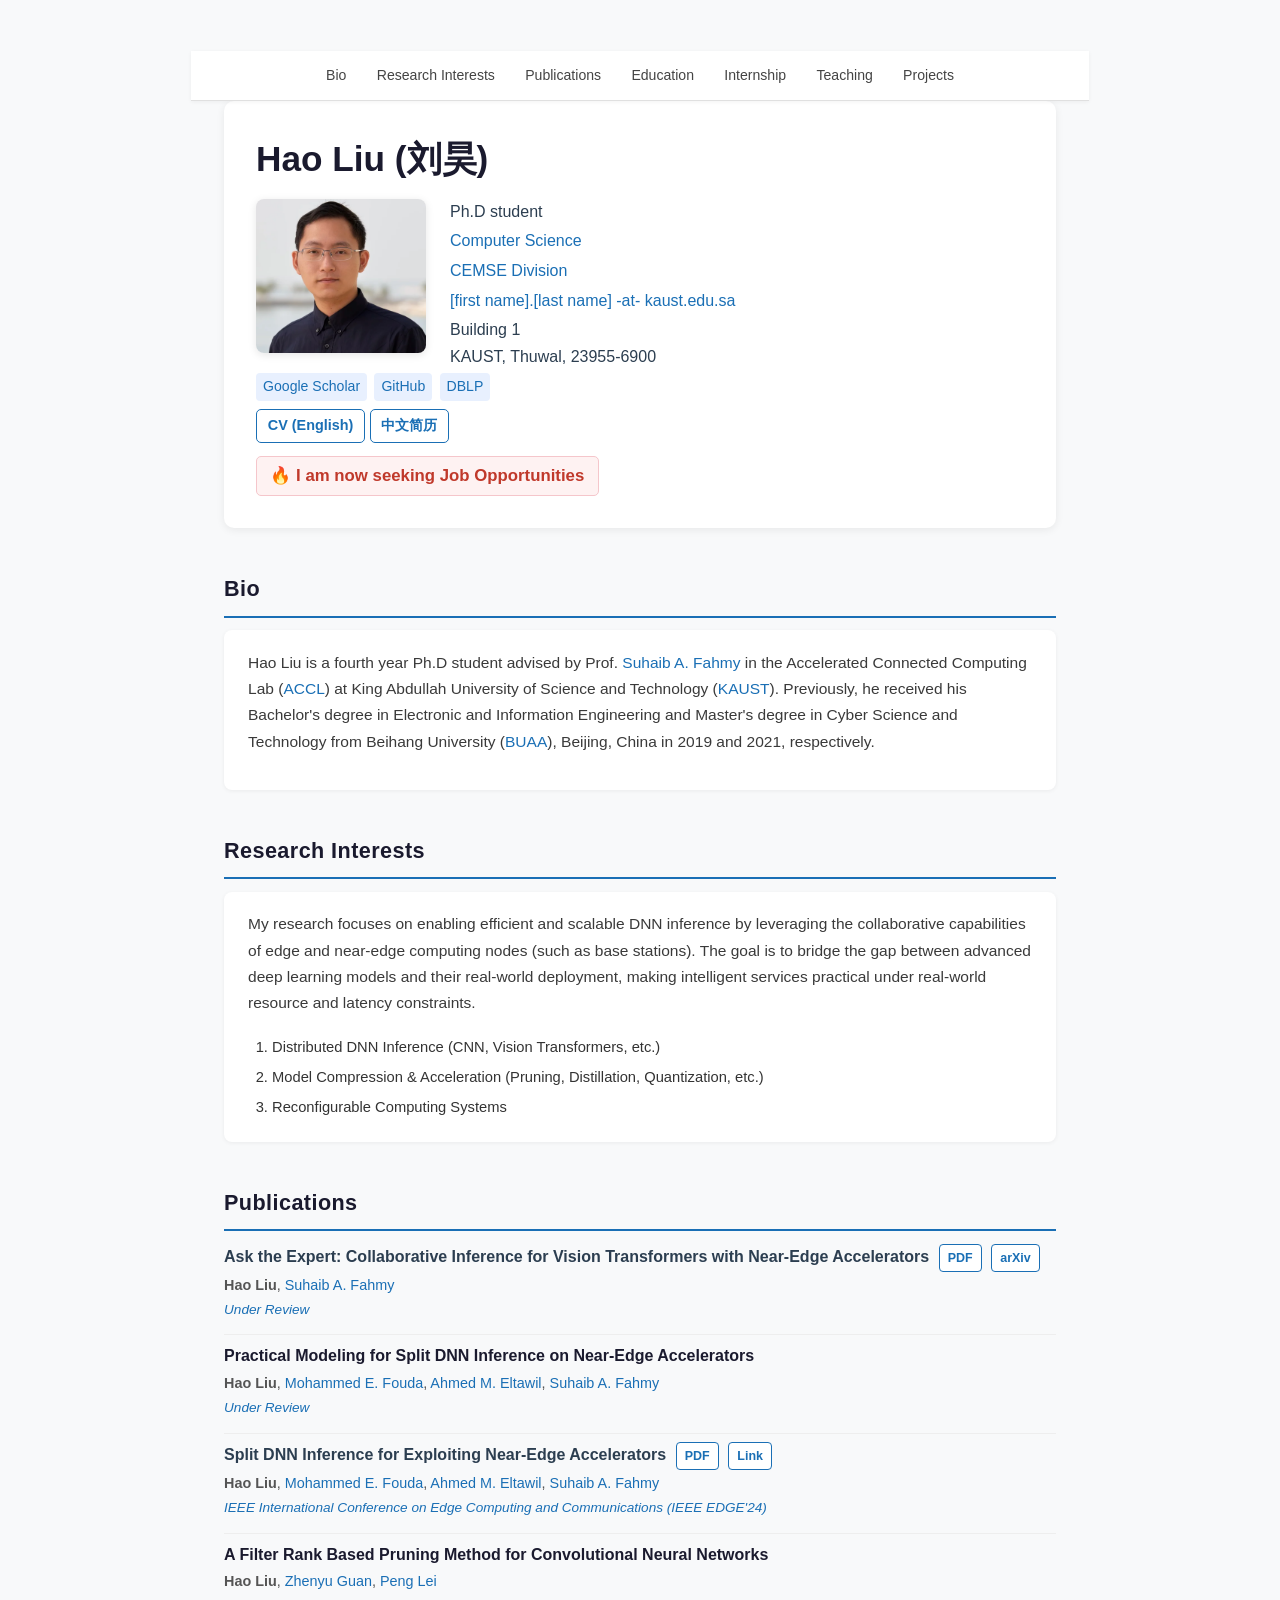
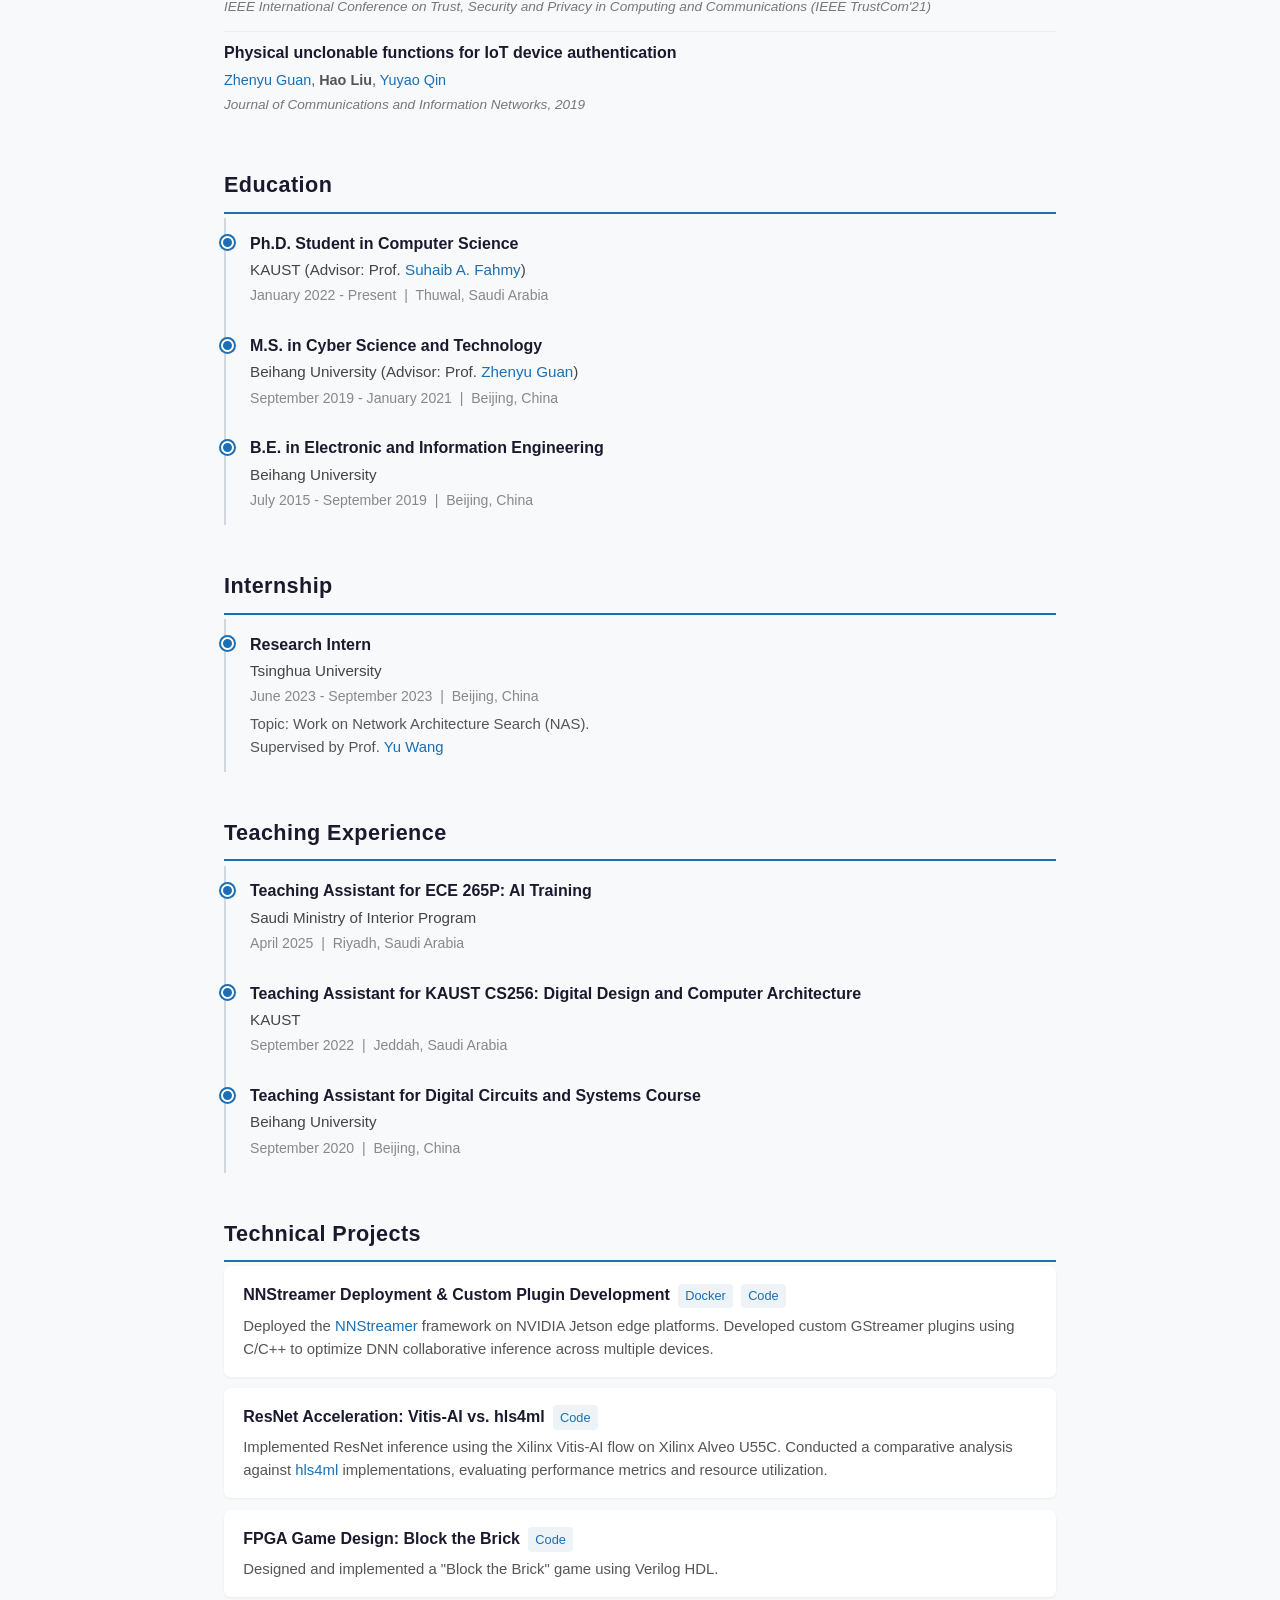
==== commit 43d927ef: "update" ====
--- a/index.html
+++ b/index.html
@@ -71,7 +71,11 @@
 
     <div class="pub-item">
       <div class="title">
-        <a href="#">Collaborative Inference for Vision Transformers with Near-Edge Accelerators</a>
+        Ask the Expert: Collaborative Inference for Vision Transformers with Near-Edge Accelerators
+        <span class="pub-links">
+          <a href="./pdfs/ViT_split.pdf" target="_blank">PDF</a>
+          <a href="https://arxiv.org/abs/2602.13334" target="_blank">arXiv</a>
+        </span>
       </div>
       <div class="authors">
         <b>Hao Liu</b>,
@@ -99,7 +103,11 @@
 
     <div class="pub-item">
       <div class="title">
-        <a href="./pdfs/EDGE_split.pdf">Split DNN Inference for Exploiting Near-Edge Accelerators</a>
+        Split DNN Inference for Exploiting Near-Edge Accelerators
+        <span class="pub-links">
+          <a href="./pdfs/EDGE_split.pdf" target="_blank">PDF</a>
+          <a href="https://ieeexplore.ieee.org/document/10646420" target="_blank">Link</a>
+        </span>
       </div>
       <div class="authors">
         <b>Hao Liu</b>,
--- a/css/site.css
+++ b/css/site.css
@@ -265,6 +265,25 @@
   color: #1a1a2e;
 }
 
+.pub-item .pub-links a {
+  display: inline-block;
+  font-size: 0.78em;
+  padding: 0.2em 0.65em;
+  background: #fff;
+  color: #1a6fb5;
+  border: 1.5px solid #1a6fb5;
+  border-radius: 4px;
+  margin-left: 0.4em;
+  font-weight: 600;
+  transition: background 0.2s, color 0.2s;
+}
+
+.pub-item .pub-links a:hover {
+  background: #1a6fb5;
+  color: #fff;
+  text-decoration: none;
+}
+
 .project-item .proj-links a {
   display: inline-block;
   font-size: 0.8em;
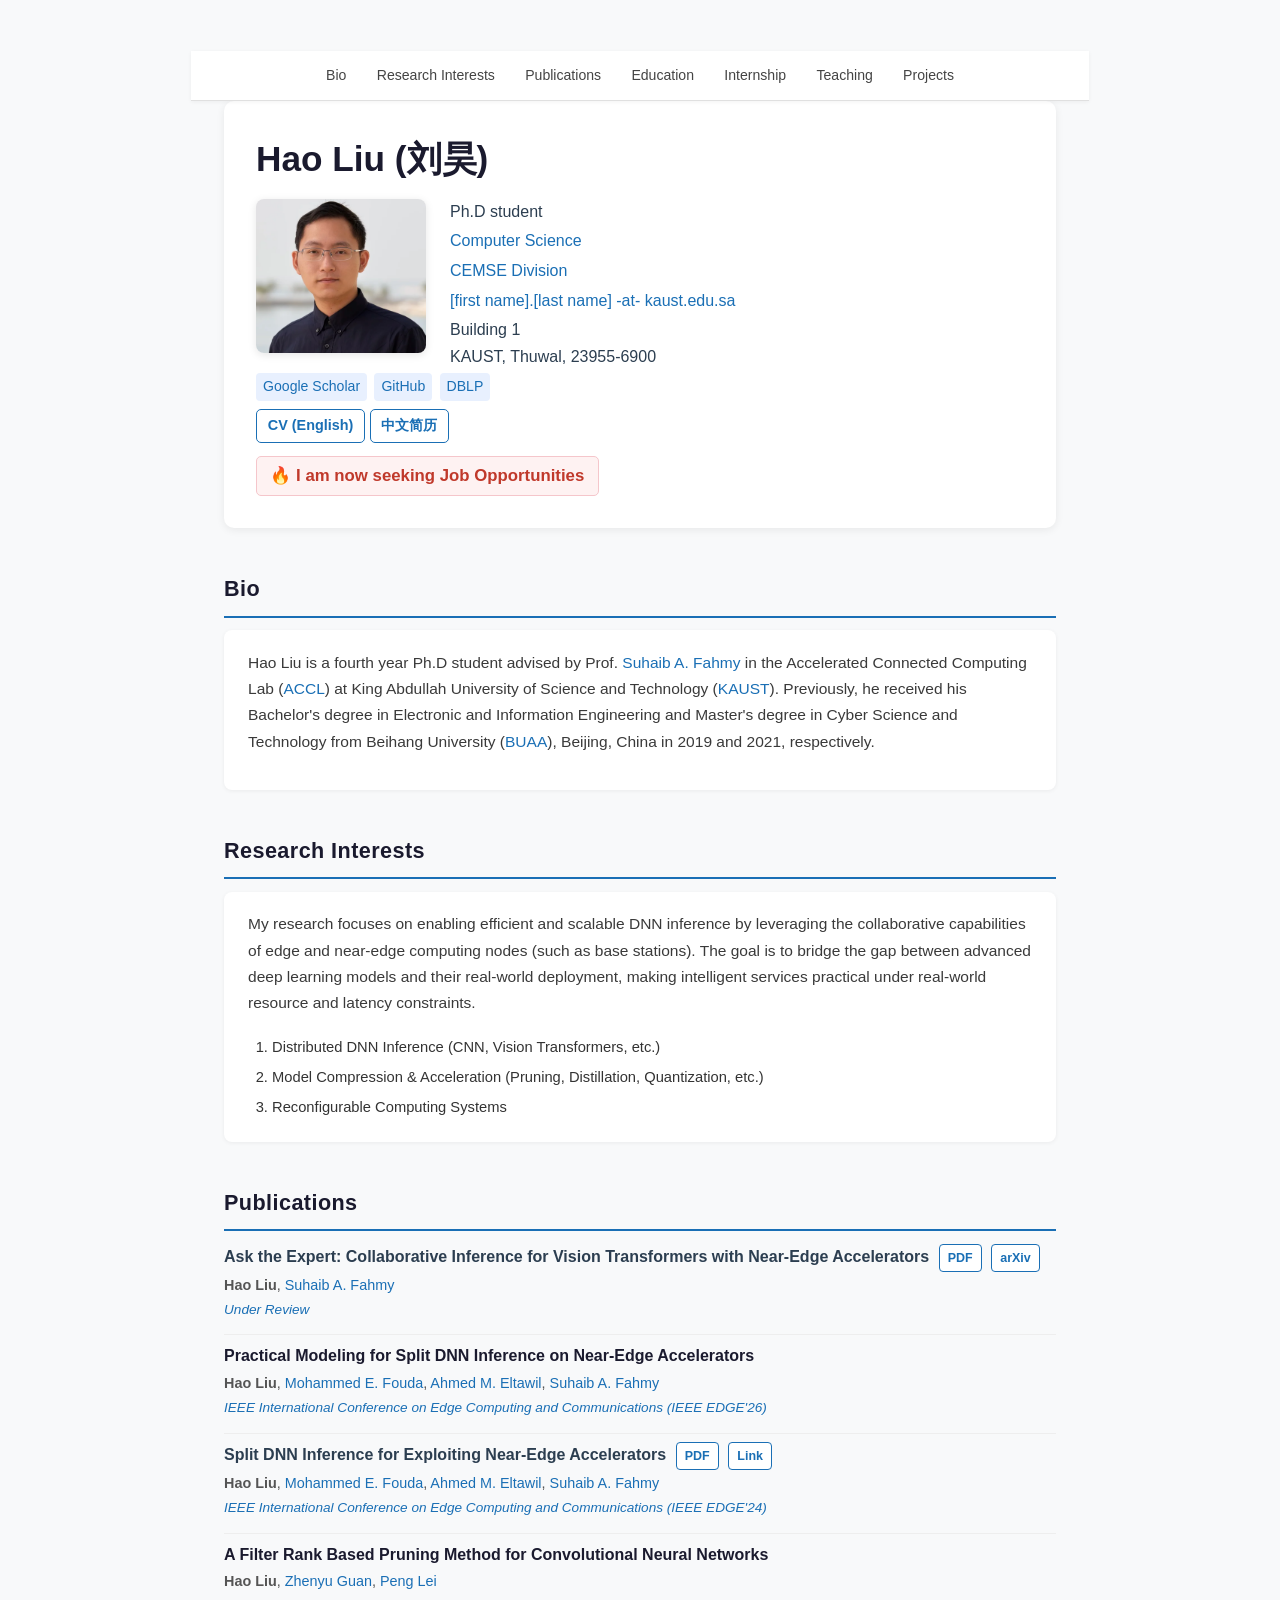
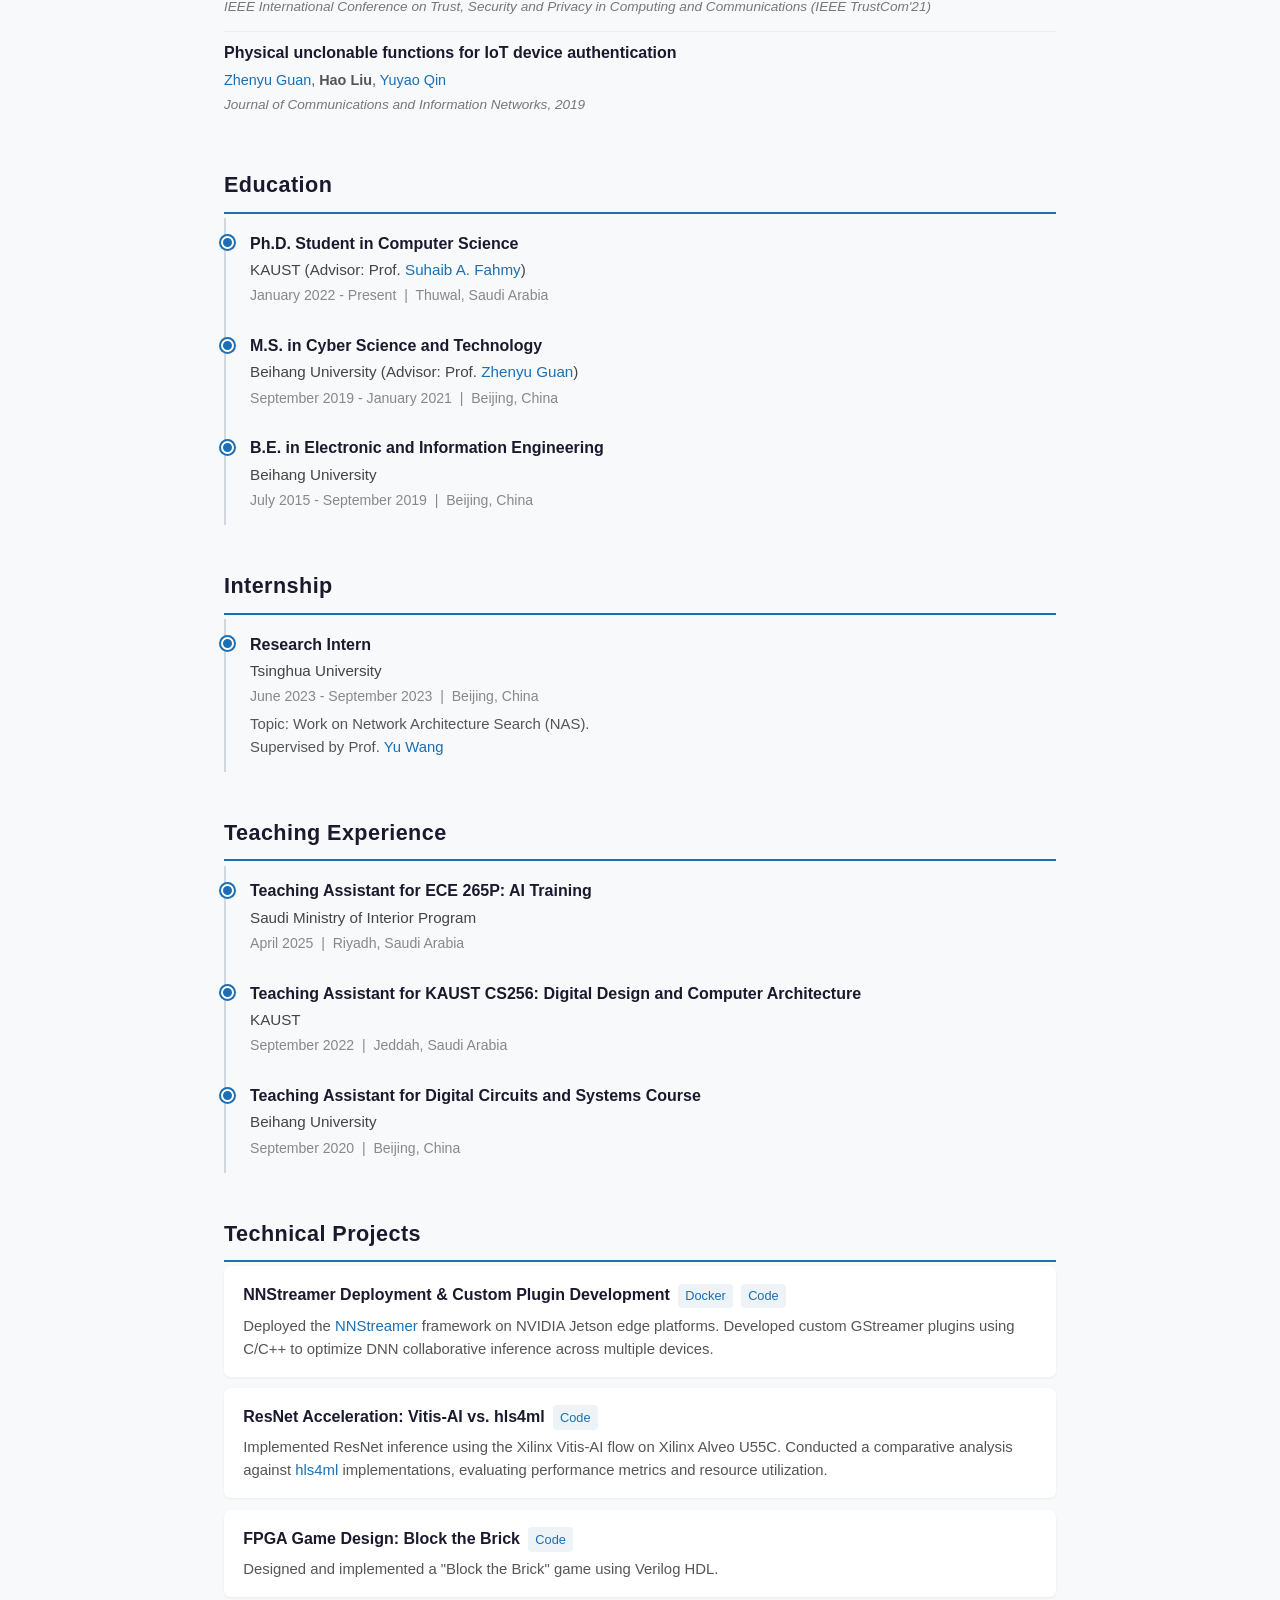
==== commit e7866c40: "update" ====
--- a/index.html
+++ b/index.html
@@ -97,7 +97,8 @@
         <a href="https://scholar.google.com/citations?user=88wtbPwAAAAJ&hl=en&oi=ao">Suhaib A. Fahmy</a>
       </div>
       <div class="venue">
-        <em><a href="#">Under Review</a></em>
+        <em><a href="https://services.conferences.computer.org/2024/">IEEE International Conference on Edge Computing and
+            Communications (IEEE EDGE'26)</a></em>
       </div>
     </div>
 
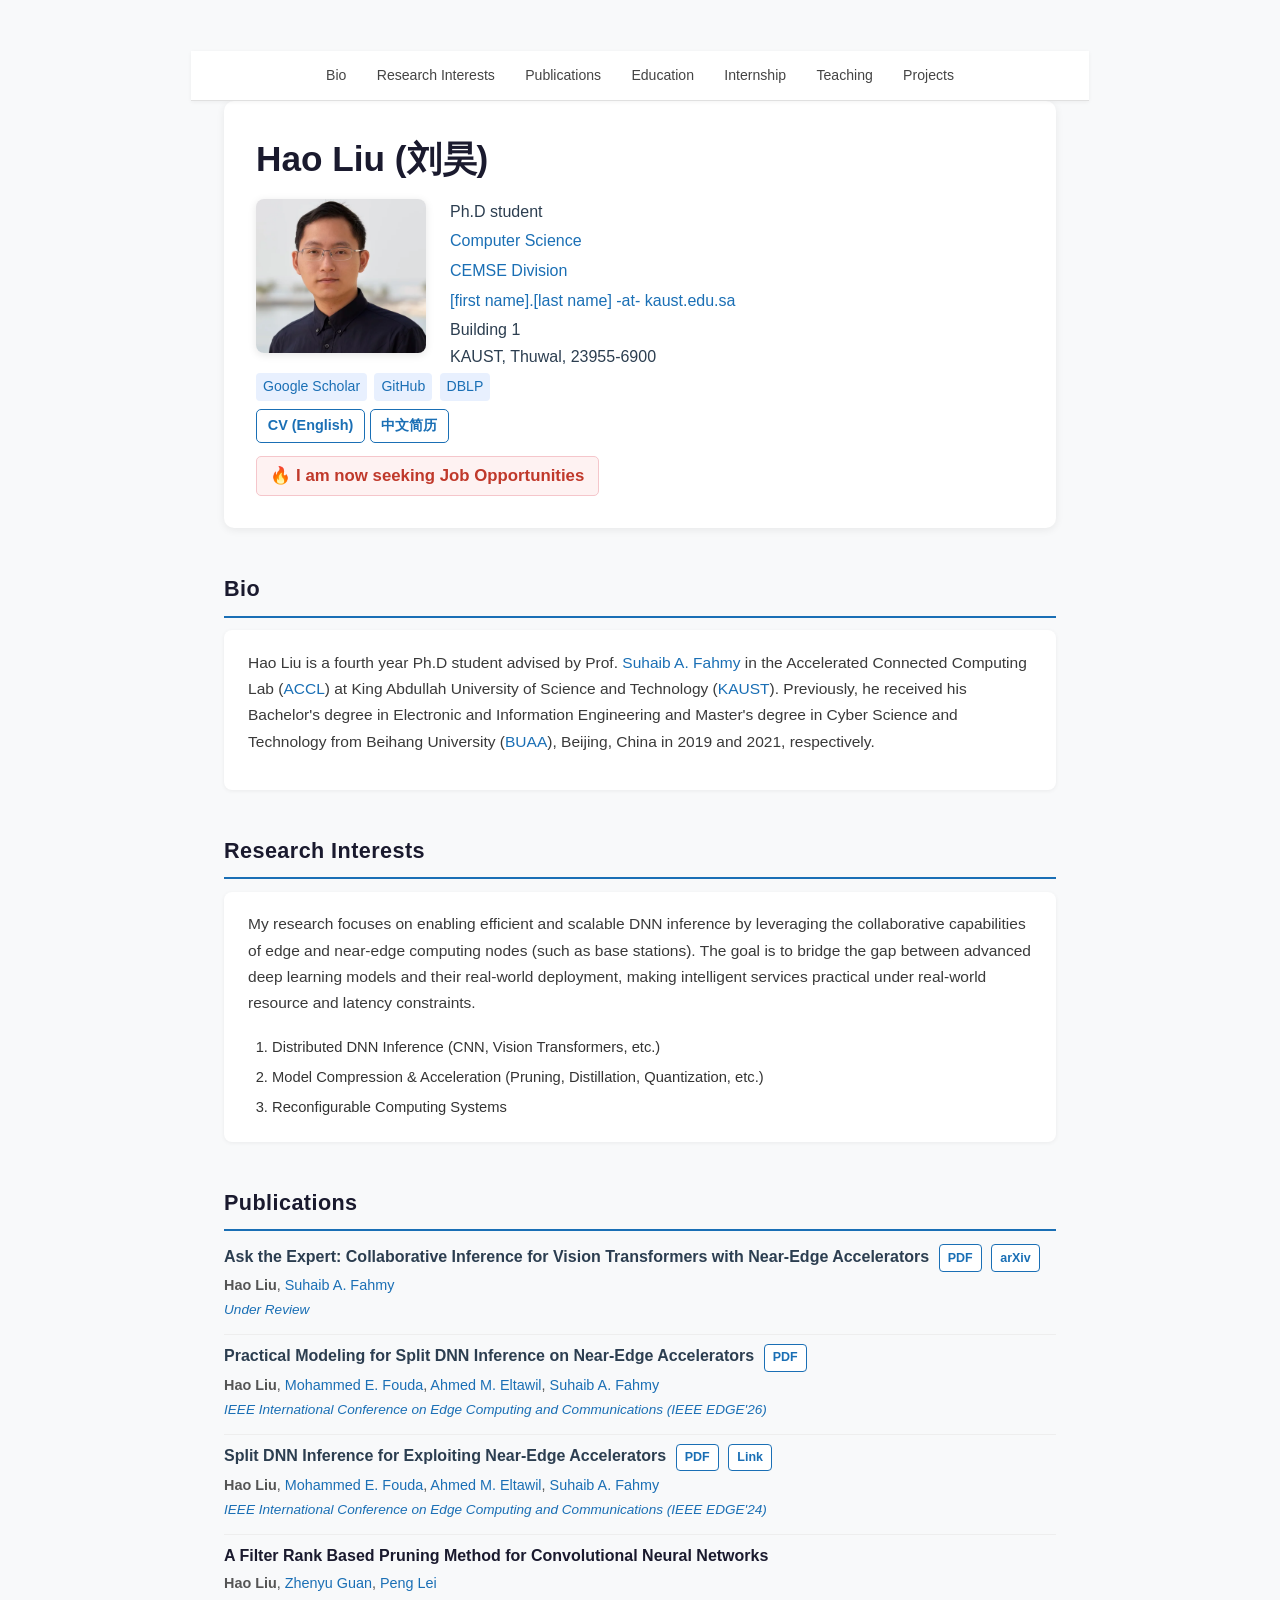
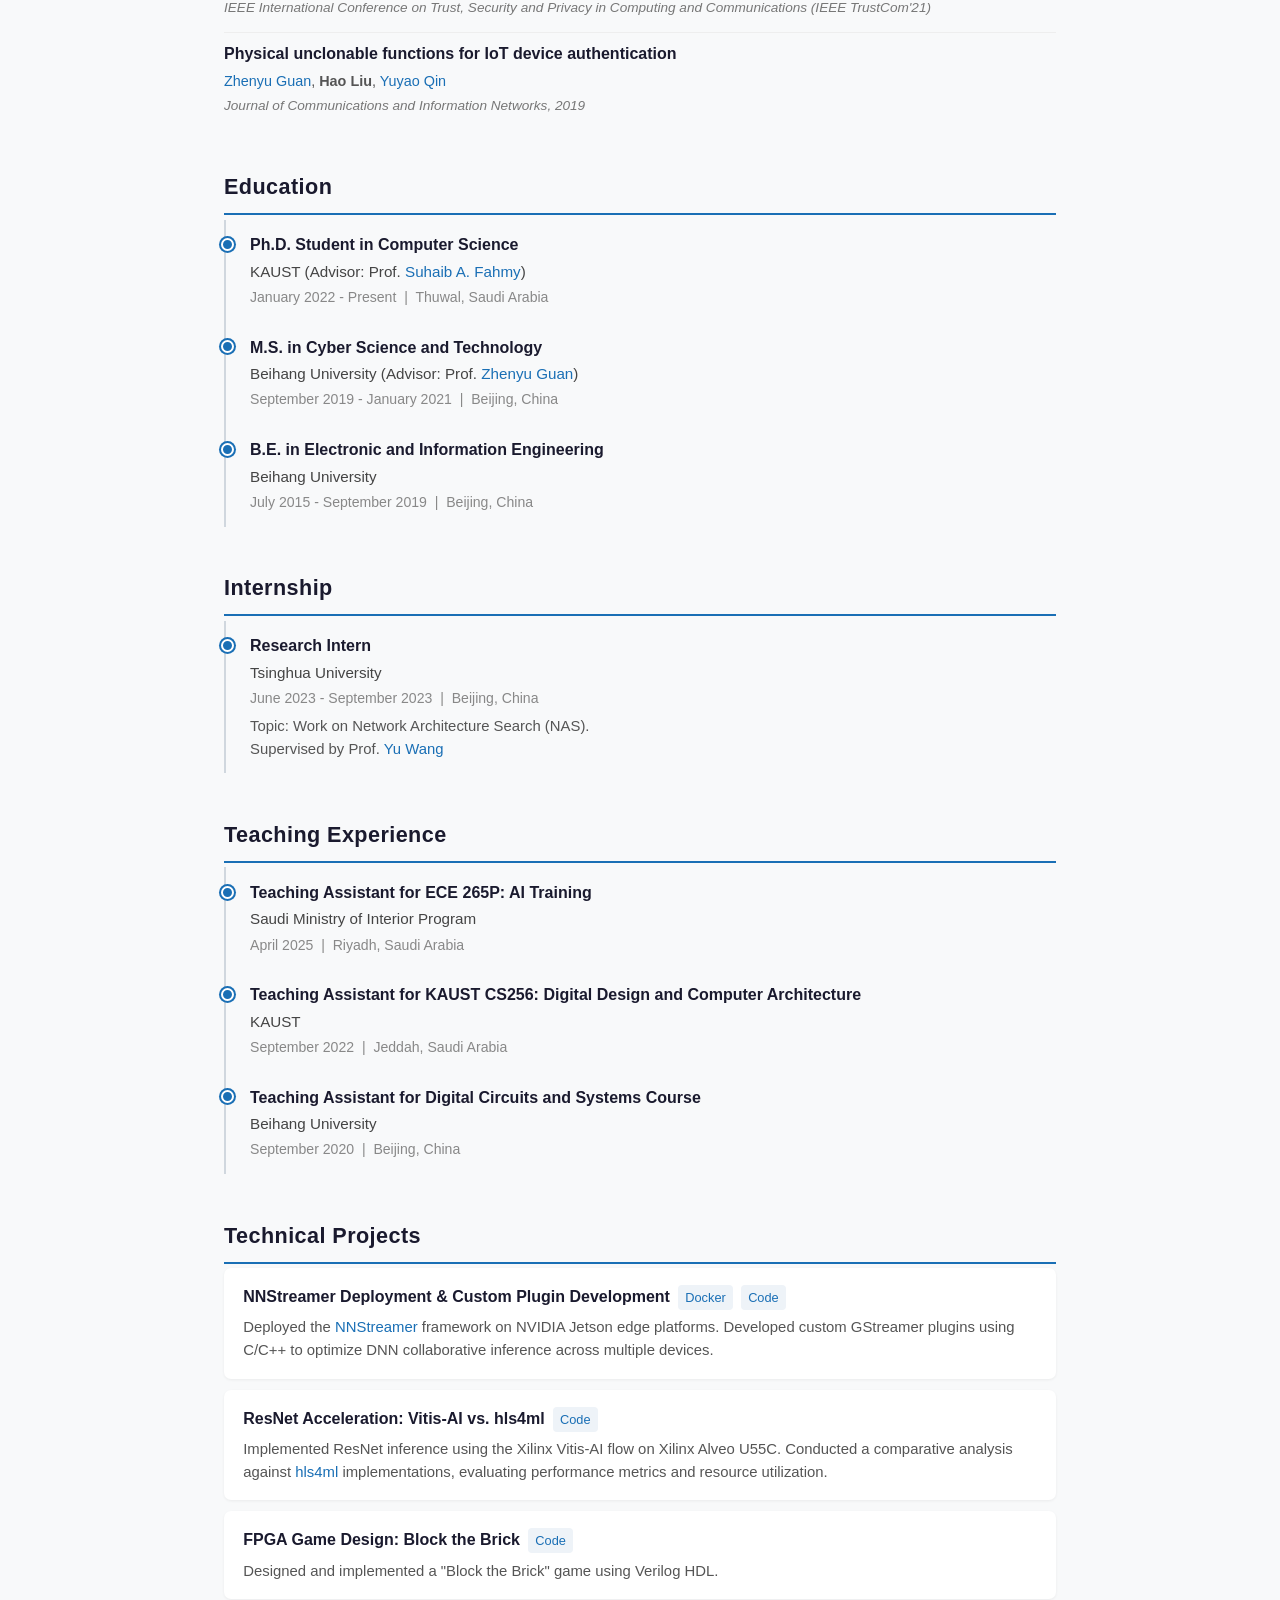
==== commit 05b0c41c: "update" ====
--- a/index.html
+++ b/index.html
@@ -88,7 +88,10 @@
 
     <div class="pub-item">
       <div class="title">
-        <a href="#">Practical Modeling for Split DNN Inference on Near-Edge Accelerators</a>
+        Practical Modeling for Split DNN Inference on Near-Edge Accelerators
+        <span class="pub-links">
+          <a href="./pdfs/SplitProfiling_EDGE2026.pdf" target="_blank">PDF</a>
+        </span>
       </div>
       <div class="authors">
         <b>Hao Liu</b>,
@@ -106,7 +109,7 @@
       <div class="title">
         Split DNN Inference for Exploiting Near-Edge Accelerators
         <span class="pub-links">
-          <a href="./pdfs/EDGE_split.pdf" target="_blank">PDF</a>
+          <a href="./pdfs/DNNsplit_EDGE2024.pdf" target="_blank">PDF</a>
           <a href="https://ieeexplore.ieee.org/document/10646420" target="_blank">Link</a>
         </span>
       </div>
